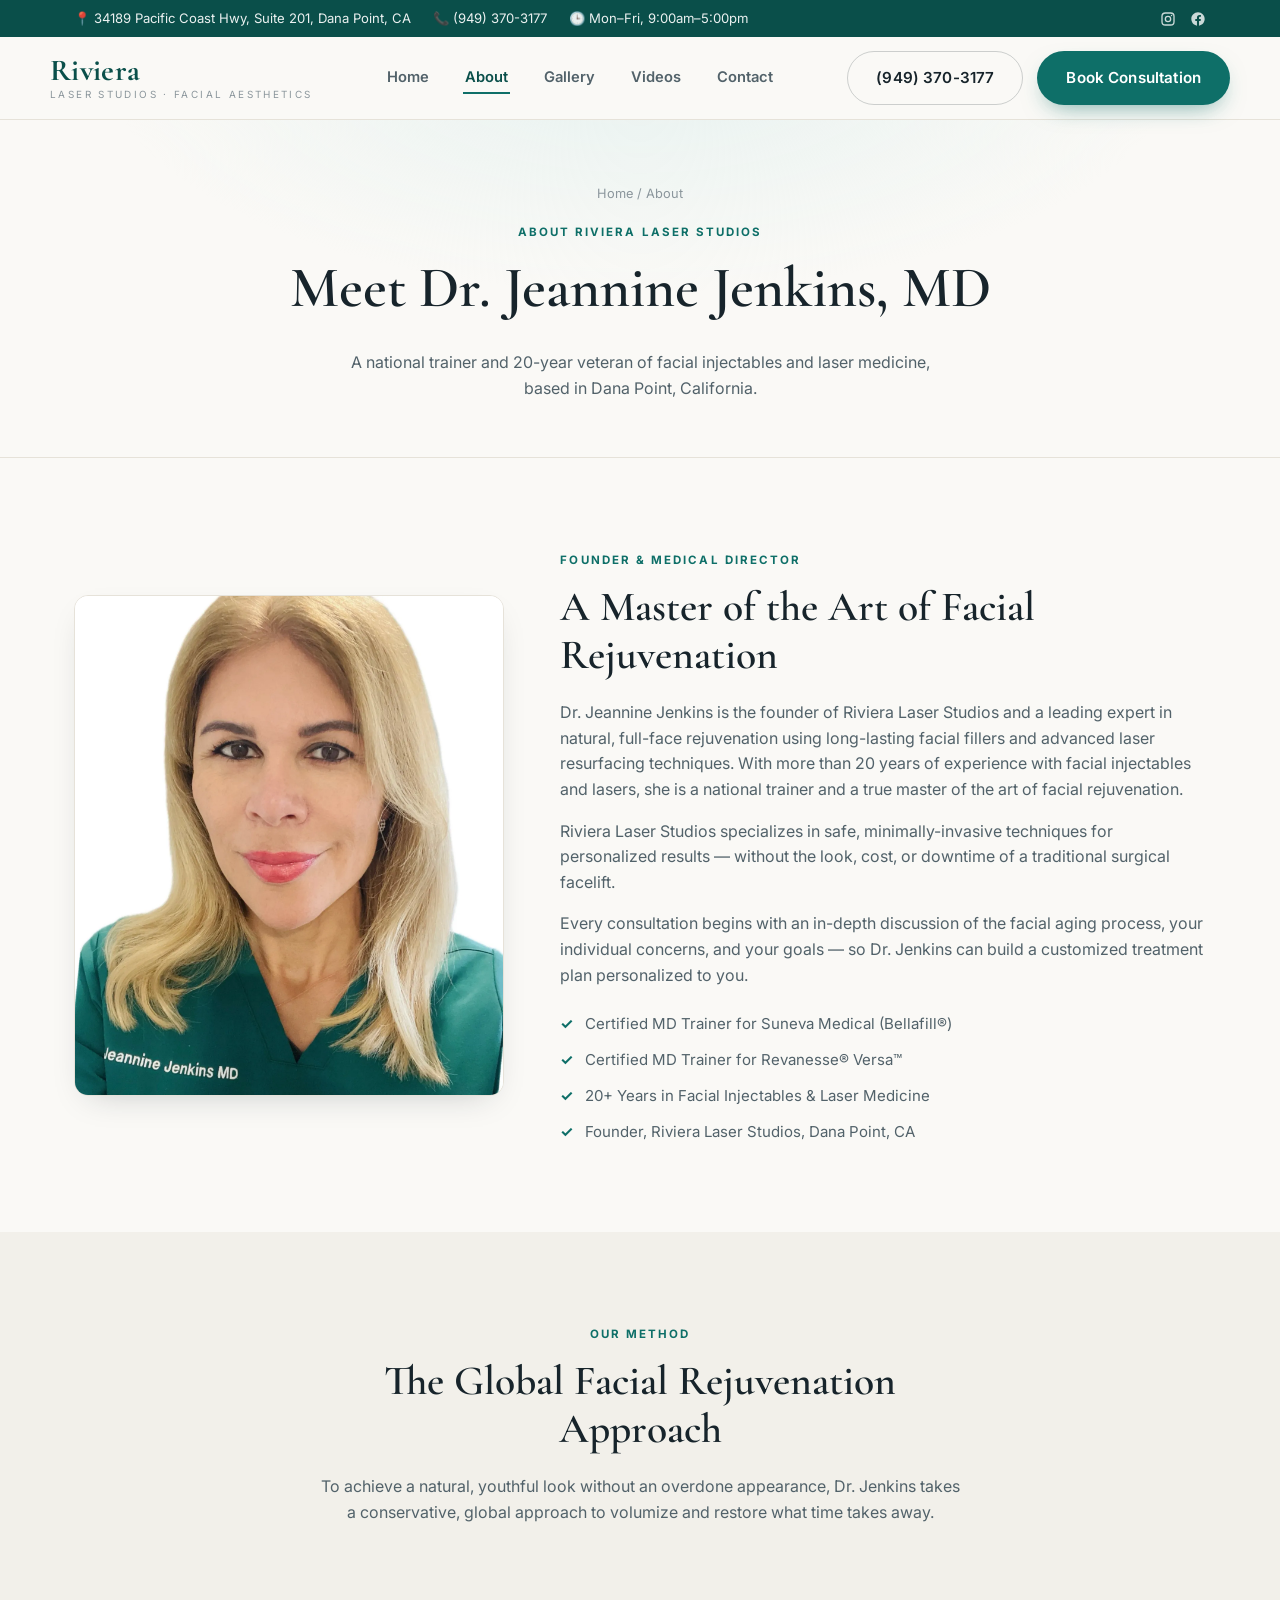
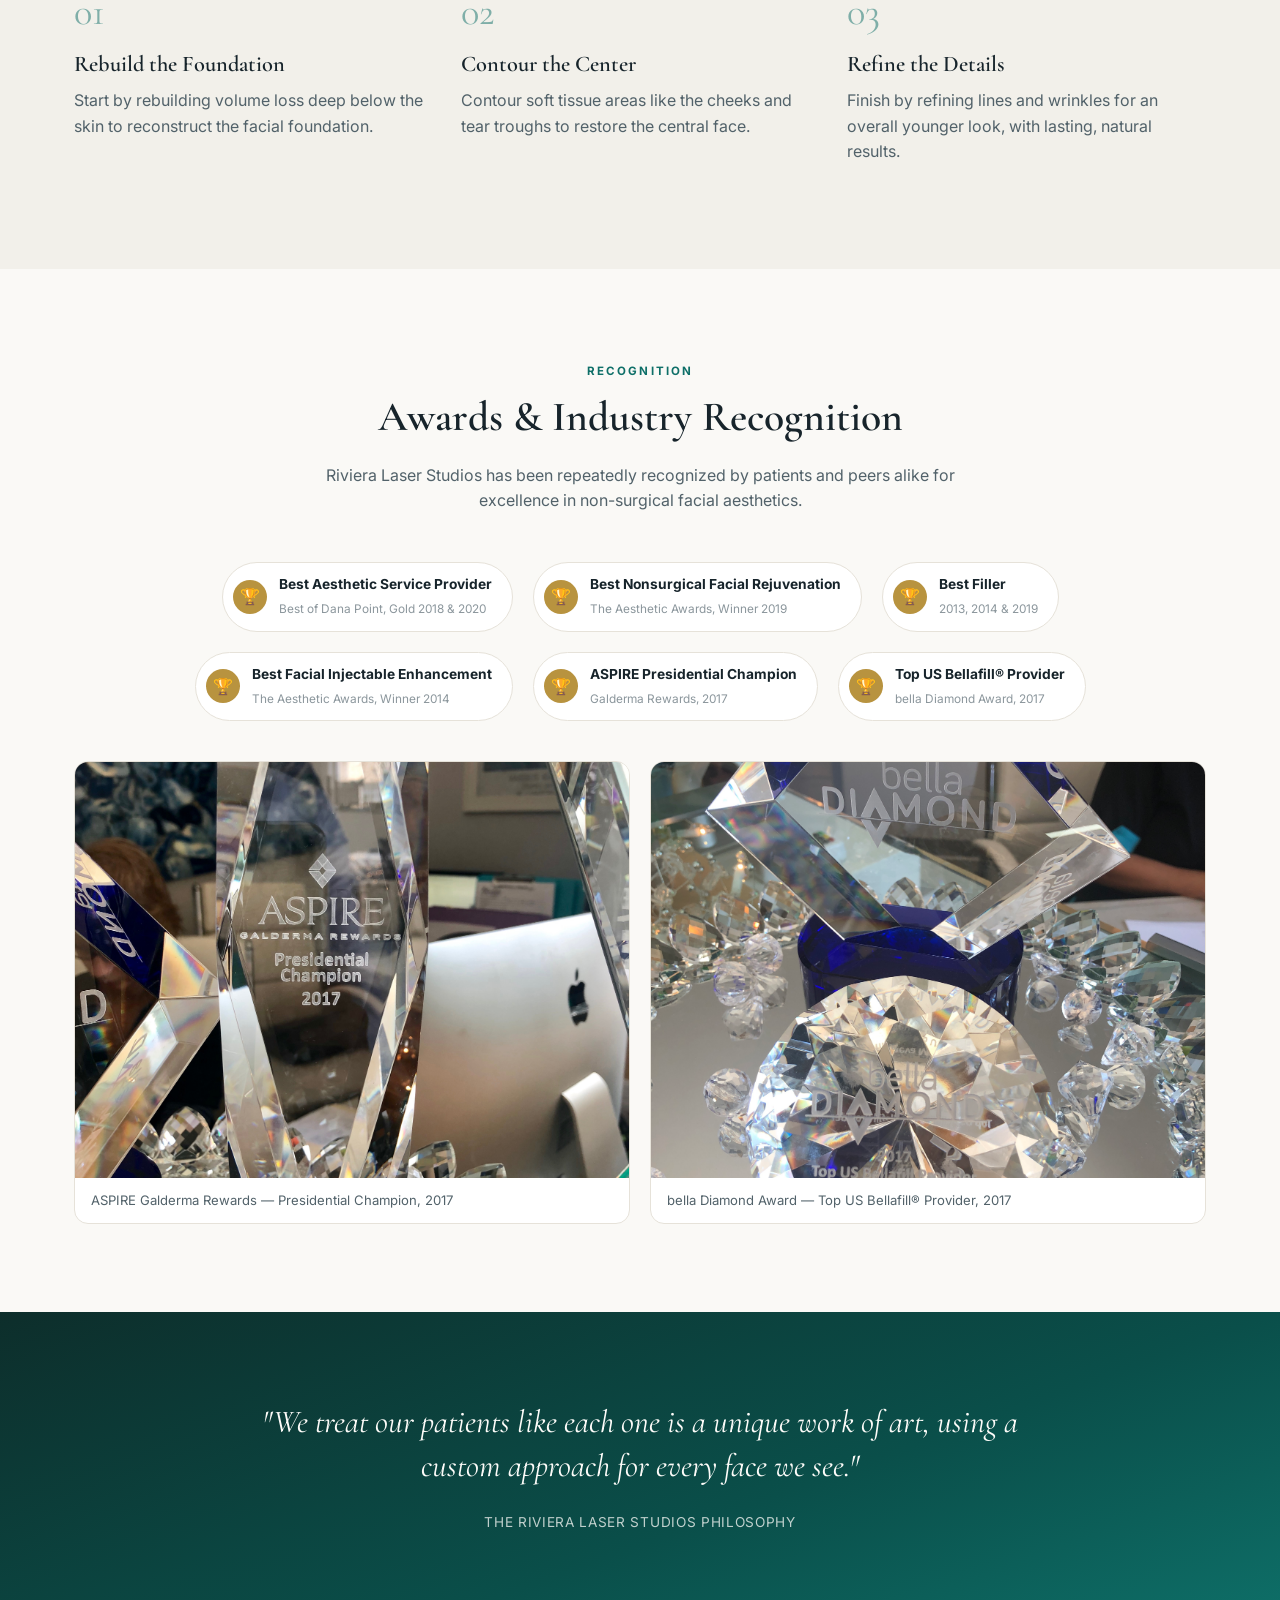
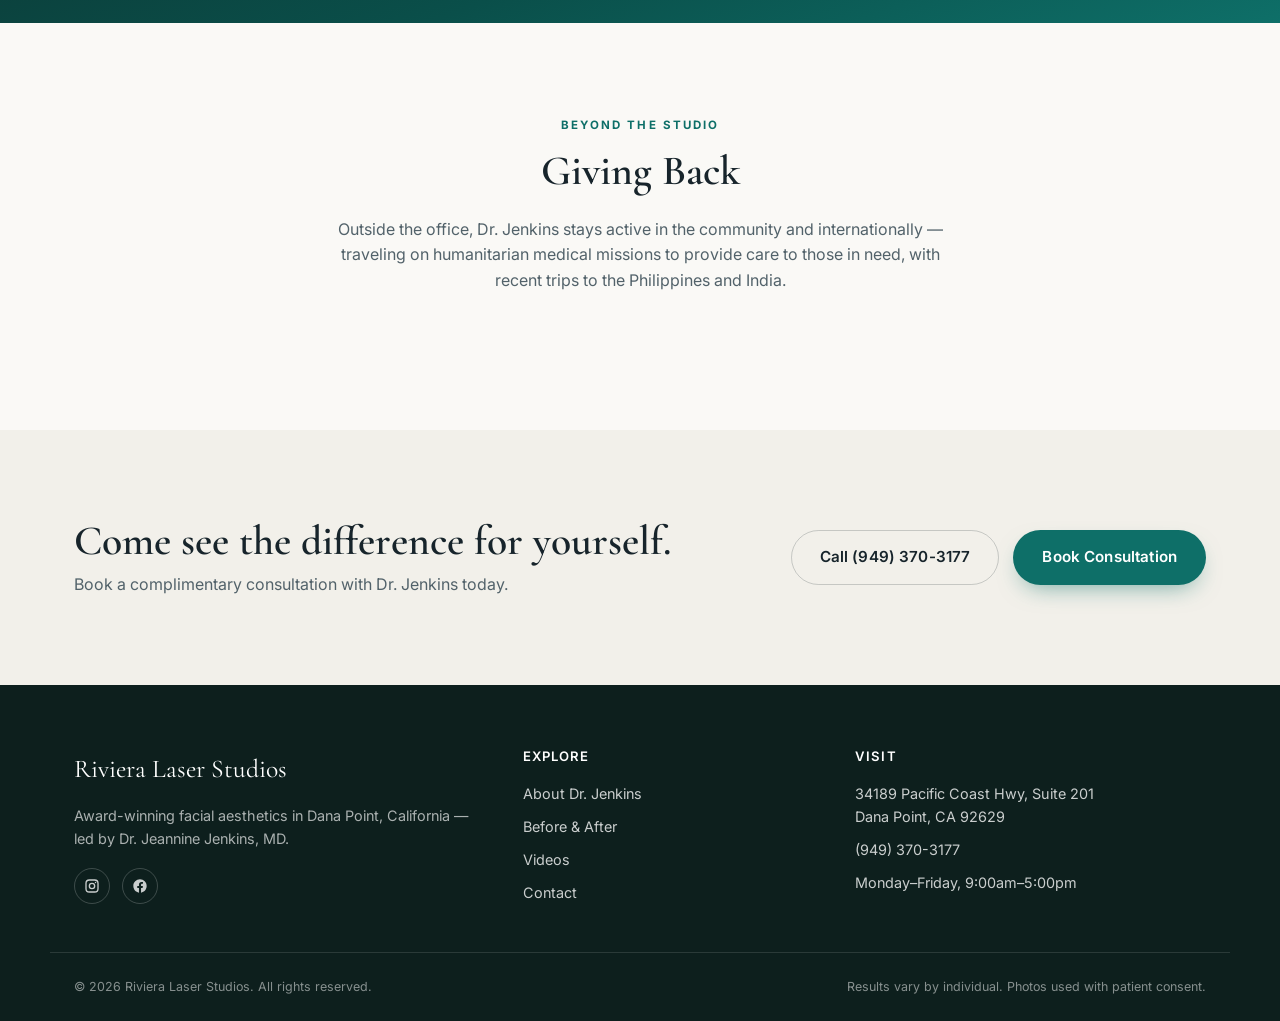
==== about.html @ 3d9b2b40 "Initial commit: Riviera Laser Studios website and source assets Adds the 5-page site (home, about, g" ====
<!DOCTYPE html>
<html lang="en">
<head>
<meta charset="UTF-8">
<meta name="viewport" content="width=device-width, initial-scale=1.0">
<title>About Dr. Jeannine Jenkins, MD | Riviera Laser Studios</title>
<meta name="description" content="Meet Dr. Jeannine Jenkins, MD — founder of Riviera Laser Studios in Dana Point, CA, and a national trainer in facial injectables and laser rejuvenation.">
<link rel="preconnect" href="https://fonts.googleapis.com">
<link rel="preconnect" href="https://fonts.gstatic.com" crossorigin>
<link href="https://fonts.googleapis.com/css2?family=Cormorant+Garamond:wght@500;600;700&family=Inter:wght@400;500;600;700&display=swap" rel="stylesheet">
<link rel="stylesheet" href="css/styles.css">
</head>
<body>

<div class="topbar">
  <div class="container">
    <div class="topbar-links">
      <a href="https://www.google.com/maps/search/?api=1&query=34189+Pacific+Coast+Hwy+Suite+201+Dana+Point+CA+92629" target="_blank" rel="noopener">📍 34189 Pacific Coast Hwy, Suite 201, Dana Point, CA</a>
      <a href="tel:+19493703177">📞 (949) 370-3177</a>
      <span>🕒 Mon–Fri, 9:00am–5:00pm</span>
    </div>
    <div class="topbar-social">
      <a href="https://www.instagram.com/drjeanninekoffordfaceartist/" aria-label="Instagram" target="_blank" rel="noopener"><svg xmlns="http://www.w3.org/2000/svg" viewBox="0 0 24 24" width="16" height="16" fill="none" stroke="currentColor" stroke-width="2"><rect x="3" y="3" width="18" height="18" rx="5"/><circle cx="12" cy="12" r="4"/><circle cx="17.3" cy="6.7" r="1.1" fill="currentColor" stroke="none"/></svg></a>
      <a href="https://www.facebook.com/RivieraLaserStudios/" aria-label="Facebook" target="_blank" rel="noopener"><svg xmlns="http://www.w3.org/2000/svg" viewBox="0 0 24 24" width="16" height="16" fill="currentColor"><path d="M22 12.06C22 6.505 17.523 2 12 2S2 6.505 2 12.06c0 5.02 3.657 9.184 8.438 9.94v-7.03H7.898v-2.91h2.54V9.845c0-2.507 1.492-3.89 3.777-3.89 1.094 0 2.238.195 2.238.195v2.46h-1.26c-1.243 0-1.63.771-1.63 1.562v1.875h2.773l-.443 2.91h-2.33V22c4.78-.756 8.437-4.92 8.437-9.94z"/></svg></a>
    </div>
  </div>
</div>

<header class="site-header">
  <div class="container nav">
    <a href="index.html" class="brand">
      <span class="brand-name">Riviera</span>
      <span class="brand-sub">Laser Studios · Facial Aesthetics</span>
    </a>
    <ul class="nav-links">
      <li><a href="index.html">Home</a></li>
      <li><a href="about.html">About</a></li>
      <li><a href="gallery.html">Gallery</a></li>
      <li><a href="videos.html">Videos</a></li>
      <li><a href="contact.html">Contact</a></li>
    </ul>
    <div class="nav-cta">
      <a href="tel:+19493703177" class="btn btn-outline">(949) 370-3177</a>
      <a href="contact.html" class="btn btn-primary">Book Consultation</a>
      <button class="nav-toggle" aria-label="Menu"><span></span><span></span><span></span></button>
    </div>
  </div>
</header>

<section class="page-hero">
  <div class="container">
    <div class="breadcrumb"><a href="index.html">Home</a> / About</div>
    <span class="eyebrow">About Riviera Laser Studios</span>
    <h1>Meet Dr. Jeannine Jenkins, MD</h1>
    <p>A national trainer and 20-year veteran of facial injectables and laser medicine, based in Dana Point, California.</p>
  </div>
</section>

<section class="section">
  <div class="container about-grid">
    <div class="doctor-photo">
      <img src="assets/img/doctor.webp" alt="Dr. Jeannine Jenkins, MD, founder of Riviera Laser Studios">
    </div>
    <div>
      <span class="eyebrow">Founder &amp; Medical Director</span>
      <h2>A Master of the Art of Facial Rejuvenation</h2>
      <p>Dr. Jeannine Jenkins is the founder of Riviera Laser Studios and a leading expert in natural, full-face rejuvenation using long-lasting facial fillers and advanced laser resurfacing techniques. With more than 20 years of experience with facial injectables and lasers, she is a national trainer and a true master of the art of facial rejuvenation.</p>
      <p>Riviera Laser Studios specializes in safe, minimally-invasive techniques for personalized results — without the look, cost, or downtime of a traditional surgical facelift.</p>
      <p>Every consultation begins with an in-depth discussion of the facial aging process, your individual concerns, and your goals — so Dr. Jenkins can build a customized treatment plan personalized to you.</p>
      <ul class="credential-list">
        <li><span class="mark">✓</span> Certified MD Trainer for Suneva Medical (Bellafill®)</li>
        <li><span class="mark">✓</span> Certified MD Trainer for Revanesse® Versa™</li>
        <li><span class="mark">✓</span> 20+ Years in Facial Injectables &amp; Laser Medicine</li>
        <li><span class="mark">✓</span> Founder, Riviera Laser Studios, Dana Point, CA</li>
      </ul>
    </div>
  </div>
</section>

<section class="section section--soft">
  <div class="container">
    <div class="section-head">
      <span class="eyebrow">Our Method</span>
      <h2>The Global Facial Rejuvenation Approach</h2>
      <p>To achieve a natural, youthful look without an overdone appearance, Dr. Jenkins takes a conservative, global approach to volumize and restore what time takes away.</p>
    </div>
    <div class="steps">
      <div class="step">
        <span class="num">01</span>
        <h3>Rebuild the Foundation</h3>
        <p>Start by rebuilding volume loss deep below the skin to reconstruct the facial foundation.</p>
      </div>
      <div class="step">
        <span class="num">02</span>
        <h3>Contour the Center</h3>
        <p>Contour soft tissue areas like the cheeks and tear troughs to restore the central face.</p>
      </div>
      <div class="step">
        <span class="num">03</span>
        <h3>Refine the Details</h3>
        <p>Finish by refining lines and wrinkles for an overall younger look, with lasting, natural results.</p>
      </div>
    </div>
  </div>
</section>

<section class="section">
  <div class="container">
    <div class="section-head">
      <span class="eyebrow">Recognition</span>
      <h2>Awards &amp; Industry Recognition</h2>
      <p>Riviera Laser Studios has been repeatedly recognized by patients and peers alike for excellence in non-surgical facial aesthetics.</p>
    </div>
    <div class="award-strip">
      <div class="award-pill"><div class="badge">🏆</div><div class="txt"><strong>Best Aesthetic Service Provider</strong><span>Best of Dana Point, Gold 2018 &amp; 2020</span></div></div>
      <div class="award-pill"><div class="badge">🏆</div><div class="txt"><strong>Best Nonsurgical Facial Rejuvenation</strong><span>The Aesthetic Awards, Winner 2019</span></div></div>
      <div class="award-pill"><div class="badge">🏆</div><div class="txt"><strong>Best Filler</strong><span>2013, 2014 &amp; 2019</span></div></div>
      <div class="award-pill"><div class="badge">🏆</div><div class="txt"><strong>Best Facial Injectable Enhancement</strong><span>The Aesthetic Awards, Winner 2014</span></div></div>
      <div class="award-pill"><div class="badge">🏆</div><div class="txt"><strong>ASPIRE Presidential Champion</strong><span>Galderma Rewards, 2017</span></div></div>
      <div class="award-pill"><div class="badge">🏆</div><div class="txt"><strong>Top US Bellafill® Provider</strong><span>bella Diamond Award, 2017</span></div></div>
    </div>

    <div class="award-photos">
      <figure>
        <img src="assets/img/awards/aspire-presidential-champion.jpg" alt="ASPIRE Galderma Rewards Presidential Champion 2017 award">
        <figcaption>ASPIRE Galderma Rewards — Presidential Champion, 2017</figcaption>
      </figure>
      <figure>
        <img src="assets/img/awards/bella-diamond-top-provider.jpg" alt="bella Diamond Top US Bellafill Provider 2017 award">
        <figcaption>bella Diamond Award — Top US Bellafill® Provider, 2017</figcaption>
      </figure>
    </div>
  </div>
</section>

<section class="section section--dark">
  <div class="container">
    <div class="quote-block">
      <blockquote>"We treat our patients like each one is a unique work of art, using a custom approach for every face we see."</blockquote>
      <cite>The Riviera Laser Studios Philosophy</cite>
    </div>
  </div>
</section>

<section class="section">
  <div class="container">
    <div class="section-head">
      <span class="eyebrow">Beyond the Studio</span>
      <h2>Giving Back</h2>
      <p>Outside the office, Dr. Jenkins stays active in the community and internationally — traveling on humanitarian medical missions to provide care to those in need, with recent trips to the Philippines and India.</p>
    </div>
  </div>
</section>

<section class="section section--soft">
  <div class="container cta-band">
    <div>
      <h2>Come see the difference for yourself.</h2>
      <p style="margin:0;">Book a complimentary consultation with Dr. Jenkins today.</p>
    </div>
    <div class="cta-actions">
      <a href="tel:+19493703177" class="btn btn-outline">Call (949) 370-3177</a>
      <a href="contact.html" class="btn btn-primary">Book Consultation</a>
    </div>
  </div>
</section>

<footer class="site-footer">
  <div class="container footer-grid">
    <div>
      <span class="brand-name" style="font-family:var(--font-display); font-size:1.6rem;">Riviera Laser Studios</span>
      <p style="margin-top:14px;">Award-winning facial aesthetics in Dana Point, California — led by Dr. Jeannine Jenkins, MD.</p>
      <div class="footer-social">
        <a href="https://www.instagram.com/drjeanninekoffordfaceartist/" aria-label="Instagram" target="_blank" rel="noopener"><svg xmlns="http://www.w3.org/2000/svg" viewBox="0 0 24 24" width="16" height="16" fill="none" stroke="currentColor" stroke-width="2"><rect x="3" y="3" width="18" height="18" rx="5"/><circle cx="12" cy="12" r="4"/><circle cx="17.3" cy="6.7" r="1.1" fill="currentColor" stroke="none"/></svg></a>
        <a href="https://www.facebook.com/RivieraLaserStudios/" aria-label="Facebook" target="_blank" rel="noopener"><svg xmlns="http://www.w3.org/2000/svg" viewBox="0 0 24 24" width="16" height="16" fill="currentColor"><path d="M22 12.06C22 6.505 17.523 2 12 2S2 6.505 2 12.06c0 5.02 3.657 9.184 8.438 9.94v-7.03H7.898v-2.91h2.54V9.845c0-2.507 1.492-3.89 3.777-3.89 1.094 0 2.238.195 2.238.195v2.46h-1.26c-1.243 0-1.63.771-1.63 1.562v1.875h2.773l-.443 2.91h-2.33V22c4.78-.756 8.437-4.92 8.437-9.94z"/></svg></a>
      </div>
    </div>
    <div>
      <h4>Explore</h4>
      <ul class="footer-links">
        <li><a href="about.html">About Dr. Jenkins</a></li>
        <li><a href="gallery.html">Before &amp; After</a></li>
        <li><a href="videos.html">Videos</a></li>
        <li><a href="contact.html">Contact</a></li>
      </ul>
    </div>
    <div>
      <h4>Visit</h4>
      <ul class="footer-links">
        <li><a href="https://www.google.com/maps/search/?api=1&query=34189+Pacific+Coast+Hwy+Suite+201+Dana+Point+CA+92629" target="_blank" rel="noopener">34189 Pacific Coast Hwy, Suite 201<br>Dana Point, CA 92629</a></li>
        <li><a href="tel:+19493703177">(949) 370-3177</a></li>
        <li>Monday–Friday, 9:00am–5:00pm</li>
      </ul>
    </div>
  </div>
  <div class="container footer-bottom">
    <span>© 2026 Riviera Laser Studios. All rights reserved.</span>
    <span>Results vary by individual. Photos used with patient consent.</span>
  </div>
</footer>

<script src="js/script.js"></script>
</body>
</html>
---- css/styles.css ----
/* ===========================================================
   Riviera Laser Studios — shared styles
   =========================================================== */

:root {
  --bg: #faf9f6;
  --surface: #ffffff;
  --surface-soft: #f2f0ea;
  --ink: #17242b;
  --ink-soft: #52626a;
  --ink-faint: #8b969c;
  --teal: #0e6f68;
  --teal-dark: #0a4f4a;
  --teal-pale: #e7f2f0;
  --gold: #b8933f;
  --border: #e6e2d9;
  --shadow: 0 12px 32px -16px rgba(23, 36, 43, 0.25);
  --radius: 14px;
  --maxw: 1180px;
  --font-display: "Cormorant Garamond", Georgia, serif;
  --font-body: "Inter", -apple-system, BlinkMacSystemFont, "Segoe UI", sans-serif;
}

* { box-sizing: border-box; }
html { scroll-behavior: smooth; }

body {
  margin: 0;
  font-family: var(--font-body);
  color: var(--ink);
  background: var(--bg);
  line-height: 1.6;
  -webkit-font-smoothing: antialiased;
}

img { max-width: 100%; display: block; }

a { color: inherit; text-decoration: none; }

h1, h2, h3, h4 {
  font-family: var(--font-display);
  font-weight: 600;
  line-height: 1.15;
  margin: 0 0 0.5em;
  color: var(--ink);
}

h1 { font-size: clamp(2.4rem, 5vw, 3.6rem); }
h2 { font-size: clamp(1.9rem, 3.4vw, 2.6rem); }
h3 { font-size: 1.4rem; }

p { margin: 0 0 1em; color: var(--ink-soft); }

.container {
  max-width: var(--maxw);
  margin: 0 auto;
  padding: 0 24px;
}

.eyebrow {
  display: inline-block;
  font-family: var(--font-body);
  font-size: 0.72rem;
  letter-spacing: 0.18em;
  text-transform: uppercase;
  color: var(--teal);
  font-weight: 700;
  margin-bottom: 14px;
}

.section {
  padding: 88px 0;
}
.section--tight { padding: 56px 0; }
.section--soft { background: var(--surface-soft); }
.section--dark {
  background: linear-gradient(160deg, #0d2e2b, #0a4f4a 60%, #0e6f68);
  color: #fdfcf9;
}
.section--dark h2, .section--dark h3 { color: #fdfcf9; }
.section--dark p { color: rgba(253, 252, 249, 0.82); }

.section-head {
  max-width: 640px;
  margin: 0 auto 48px;
  text-align: center;
}
.section-head p { margin: 0; }

/* ---------- Buttons ---------- */
.btn {
  display: inline-flex;
  align-items: center;
  gap: 8px;
  padding: 14px 28px;
  border-radius: 999px;
  font-weight: 600;
  font-size: 0.95rem;
  letter-spacing: 0.01em;
  border: 1px solid transparent;
  cursor: pointer;
  transition: transform 0.18s ease, box-shadow 0.18s ease, background 0.18s ease, color .18s ease;
  white-space: nowrap;
}
.btn:hover { transform: translateY(-2px); }
.btn-primary {
  background: var(--teal);
  color: #fff;
  box-shadow: 0 10px 24px -10px rgba(14, 111, 104, 0.6);
}
.btn-primary:hover { background: var(--teal-dark); }
.btn-outline {
  background: transparent;
  border-color: rgba(23,36,43,0.2);
  color: var(--ink);
}
.btn-outline:hover { border-color: var(--teal); color: var(--teal); }
.btn-light {
  background: #fff;
  color: var(--teal-dark);
}
.btn-light:hover { background: #f0efe9; }
.btn-ghost-light {
  background: transparent;
  border-color: rgba(255,255,255,0.5);
  color: #fff;
}
.btn-ghost-light:hover { border-color: #fff; background: rgba(255,255,255,0.1); }
.btn-block { width: 100%; justify-content: center; }

/* ---------- Topbar ---------- */
.topbar {
  background: var(--teal-dark);
  color: rgba(255,255,255,0.92);
  font-size: 0.82rem;
}
.topbar .container {
  display: flex;
  align-items: center;
  justify-content: space-between;
  gap: 16px;
  padding-top: 8px;
  padding-bottom: 8px;
  flex-wrap: wrap;
}
.topbar-links { display: flex; gap: 22px; flex-wrap: wrap; }
.topbar-links a { display: inline-flex; align-items: center; gap: 6px; }
.topbar-links a:hover { color: #fff; text-decoration: underline; }
.topbar-social { display: flex; gap: 14px; align-items: center; }
.topbar-social a { opacity: 0.85; display: inline-flex; align-items: center; }
.topbar-social a:hover { opacity: 1; }

/* ---------- Header / Nav ---------- */
.site-header {
  background: rgba(250, 249, 246, 0.92);
  backdrop-filter: blur(8px);
  position: sticky;
  top: 0;
  z-index: 100;
  border-bottom: 1px solid var(--border);
}
.nav {
  display: flex;
  align-items: center;
  justify-content: space-between;
  padding: 14px 0;
}
.brand {
  display: flex;
  flex-direction: column;
  line-height: 1;
}
.brand .brand-name {
  font-family: var(--font-display);
  font-size: 1.9rem;
  font-weight: 700;
  color: var(--teal-dark);
  letter-spacing: 0.01em;
}
.brand .brand-sub {
  font-size: 0.62rem;
  letter-spacing: 0.24em;
  text-transform: uppercase;
  color: var(--ink-faint);
  margin-top: 4px;
}
.nav-links {
  display: flex;
  align-items: center;
  gap: 32px;
  list-style: none;
  margin: 0;
  padding: 0;
  font-size: 0.92rem;
  font-weight: 600;
}
.nav-links a {
  color: var(--ink-soft);
  padding: 6px 2px;
  border-bottom: 2px solid transparent;
}
.nav-links a:hover,
.nav-links a.active {
  color: var(--teal-dark);
  border-color: var(--teal);
}
.nav-cta { display: flex; align-items: center; gap: 14px; }
.nav-toggle {
  display: none;
  background: none;
  border: none;
  cursor: pointer;
  padding: 6px;
}
.nav-toggle span {
  display: block;
  width: 24px;
  height: 2px;
  background: var(--ink);
  margin: 5px 0;
  transition: 0.2s;
}

@media (max-width: 900px) {
  .nav-links {
    position: absolute;
    top: 100%;
    left: 0;
    right: 0;
    background: var(--surface);
    flex-direction: column;
    align-items: flex-start;
    gap: 0;
    padding: 8px 24px 20px;
    border-bottom: 1px solid var(--border);
    box-shadow: var(--shadow);
    display: none;
  }
  .nav-links.open { display: flex; }
  .nav-links li { width: 100%; }
  .nav-links a { display: block; padding: 12px 0; border-bottom: 1px solid var(--border); }
  .nav-cta .btn-outline { display: none; }
  .nav-toggle { display: block; }
}

/* ---------- Hero ---------- */
.hero {
  position: relative;
  padding: 72px 0 96px;
  overflow: hidden;
  background:
    radial-gradient(1100px 500px at 85% -10%, var(--teal-pale), transparent 60%),
    var(--bg);
}
.hero-grid {
  display: grid;
  grid-template-columns: 1.05fr 0.95fr;
  gap: 56px;
  align-items: center;
}
.hero h1 { margin-bottom: 20px; }
.hero .lead { font-size: 1.15rem; max-width: 46ch; }
.hero-cta { display: flex; gap: 16px; margin-top: 30px; flex-wrap: wrap; }
.hero-trust {
  margin-top: 40px;
  display: flex;
  gap: 28px;
  flex-wrap: wrap;
}
.hero-trust div { font-size: 0.82rem; color: var(--ink-soft); }
.hero-trust strong {
  display: block;
  font-family: var(--font-display);
  font-size: 1.7rem;
  color: var(--teal-dark);
}

.hero-visual {
  position: relative;
}
.ba-showcase {
  border-radius: var(--radius);
  overflow: hidden;
  box-shadow: var(--shadow);
  border: 1px solid var(--border);
  background: #fff;
}
.ba-showcase img { width: 100%; height: auto; }
.ba-showcase-tag {
  position: absolute;
  bottom: -18px;
  left: -18px;
  background: #fff;
  border: 1px solid var(--border);
  border-radius: 12px;
  padding: 12px 18px;
  box-shadow: var(--shadow);
  font-size: 0.8rem;
  font-weight: 700;
  color: var(--teal-dark);
  display: flex;
  align-items: center;
  gap: 10px;
}
.ba-showcase-tag span.dot {
  width: 8px; height: 8px; border-radius: 50%; background: var(--gold);
  display: inline-block;
}

@media (max-width: 900px) {
  .hero-grid { grid-template-columns: 1fr; }
  .hero-visual { order: -1; }
}

/* ---------- Before / After grid (composite images) ---------- */
.ba-grid {
  display: grid;
  grid-template-columns: repeat(4, 1fr);
  gap: 22px;
}
@media (max-width: 1000px) { .ba-grid { grid-template-columns: repeat(2, 1fr); } }
@media (max-width: 560px) { .ba-grid { grid-template-columns: 1fr; } }

.ba-card {
  background: var(--surface);
  border: 1px solid var(--border);
  border-radius: var(--radius);
  overflow: hidden;
  cursor: zoom-in;
  transition: transform 0.2s ease, box-shadow 0.2s ease;
}
.ba-card:hover { transform: translateY(-4px); box-shadow: var(--shadow); }
.ba-card .ba-frame {
  aspect-ratio: 16 / 7;
  background: #f4f2ec;
  display: flex;
  align-items: center;
  justify-content: center;
  overflow: hidden;
}
.ba-card .ba-frame img { width: 100%; height: 100%; object-fit: cover; }
.ba-card .ba-meta {
  padding: 14px 16px;
  display: flex;
  align-items: center;
  justify-content: space-between;
  gap: 10px;
}
.ba-card .ba-label {
  font-size: 0.86rem;
  font-weight: 700;
  color: var(--ink);
}
.ba-card .ba-arrow {
  font-size: 0.72rem;
  letter-spacing: 0.12em;
  text-transform: uppercase;
  color: var(--ink-faint);
}

.gallery-toolbar {
  display: flex;
  flex-wrap: wrap;
  gap: 10px;
  justify-content: center;
  margin-bottom: 40px;
}
.filter-btn {
  border: 1px solid var(--border);
  background: #fff;
  padding: 9px 18px;
  border-radius: 999px;
  font-size: 0.82rem;
  font-weight: 600;
  cursor: pointer;
  color: var(--ink-soft);
  transition: all 0.15s ease;
}
.filter-btn:hover { border-color: var(--teal); color: var(--teal-dark); }
.filter-btn.active { background: var(--teal); border-color: var(--teal); color: #fff; }

.disclaimer-note {
  text-align: center;
  font-size: 0.8rem;
  color: var(--ink-faint);
  max-width: 640px;
  margin: 40px auto 0;
}

/* ---------- Lightbox ---------- */
.lightbox {
  position: fixed;
  inset: 0;
  background: rgba(10, 16, 19, 0.92);
  display: none;
  align-items: center;
  justify-content: center;
  z-index: 1000;
  padding: 30px;
}
.lightbox.open { display: flex; }
.lightbox-inner { max-width: 1100px; width: 100%; text-align: center; }
.lightbox-inner img {
  width: 100%;
  border-radius: 10px;
  box-shadow: 0 30px 80px rgba(0,0,0,0.5);
}
.lightbox-caption {
  color: #fff;
  margin-top: 16px;
  font-size: 0.9rem;
  opacity: 0.85;
}
.lightbox-close {
  position: absolute;
  top: 24px;
  right: 30px;
  color: #fff;
  font-size: 2rem;
  background: none;
  border: none;
  cursor: pointer;
  line-height: 1;
}
.lightbox-nav {
  position: absolute;
  top: 50%;
  transform: translateY(-50%);
  background: rgba(255,255,255,0.12);
  border: none;
  color: #fff;
  width: 48px;
  height: 48px;
  border-radius: 50%;
  font-size: 1.4rem;
  cursor: pointer;
}
.lightbox-nav:hover { background: rgba(255,255,255,0.24); }
.lightbox-prev { left: 24px; }
.lightbox-next { right: 24px; }
@media (max-width: 640px) {
  .lightbox-nav { width: 40px; height: 40px; font-size: 1.1rem; }
}

/* ---------- Service cards ---------- */
.service-grid {
  display: grid;
  grid-template-columns: repeat(3, 1fr);
  gap: 24px;
}
@media (max-width: 950px) { .service-grid { grid-template-columns: repeat(2, 1fr); } }
@media (max-width: 620px) { .service-grid { grid-template-columns: 1fr; } }

.service-card {
  background: var(--surface);
  border: 1px solid var(--border);
  border-radius: var(--radius);
  padding: 30px 26px;
  transition: transform 0.2s ease, box-shadow 0.2s ease, border-color 0.2s ease;
}
.service-card:hover {
  transform: translateY(-4px);
  box-shadow: var(--shadow);
  border-color: transparent;
}
.service-card .icon {
  width: 46px; height: 46px;
  border-radius: 12px;
  background: var(--teal-pale);
  color: var(--teal-dark);
  display: flex; align-items: center; justify-content: center;
  margin-bottom: 18px;
  font-size: 1.3rem;
}
.service-card h3 { margin-bottom: 8px; font-size: 1.25rem; }
.service-card p { margin: 0; font-size: 0.92rem; }
.service-card .tags {
  margin-top: 14px;
  display: flex;
  flex-wrap: wrap;
  gap: 6px;
}
.service-card .tags span {
  font-size: 0.68rem;
  letter-spacing: 0.04em;
  text-transform: uppercase;
  color: var(--teal-dark);
  background: var(--teal-pale);
  padding: 4px 9px;
  border-radius: 999px;
  font-weight: 700;
}

/* ---------- Stat / trust strip ---------- */
.stat-strip {
  display: grid;
  grid-template-columns: repeat(4, 1fr);
  gap: 24px;
  text-align: center;
}
@media (max-width: 800px) { .stat-strip { grid-template-columns: repeat(2, 1fr); } }
.stat-strip .stat strong {
  display: block;
  font-family: var(--font-display);
  font-size: 2.4rem;
  color: #fff;
}
.stat-strip .stat span {
  font-size: 0.78rem;
  letter-spacing: 0.06em;
  text-transform: uppercase;
  opacity: 0.8;
}

/* ---------- Awards ---------- */
.award-strip {
  display: flex;
  gap: 20px;
  flex-wrap: wrap;
  justify-content: center;
}
.award-pill {
  display: flex;
  align-items: center;
  gap: 12px;
  background: var(--surface);
  border: 1px solid var(--border);
  border-radius: 999px;
  padding: 10px 20px 10px 10px;
}
.award-pill .badge {
  width: 34px; height: 34px;
  border-radius: 50%;
  background: var(--gold);
  color: #fff;
  display: flex; align-items: center; justify-content: center;
  font-size: 1rem;
  flex-shrink: 0;
}
.award-pill .txt strong { display: block; font-size: 0.86rem; }
.award-pill .txt span { font-size: 0.74rem; color: var(--ink-faint); }

.award-photos {
  display: grid;
  grid-template-columns: repeat(2, 1fr);
  gap: 20px;
  margin-top: 40px;
}
@media (max-width: 640px) { .award-photos { grid-template-columns: 1fr; } }
.award-photos figure {
  margin: 0;
  border-radius: var(--radius);
  overflow: hidden;
  border: 1px solid var(--border);
  background: #fff;
}
.award-photos img { width: 100%; aspect-ratio: 4/3; object-fit: cover; }
.award-photos figcaption {
  padding: 12px 16px;
  font-size: 0.82rem;
  color: var(--ink-soft);
}

/* ---------- About / doctor ---------- */
.about-grid {
  display: grid;
  grid-template-columns: 0.8fr 1.2fr;
  gap: 56px;
  align-items: center;
}
@media (max-width: 900px) { .about-grid { grid-template-columns: 1fr; } }
.doctor-photo {
  border-radius: var(--radius);
  overflow: hidden;
  box-shadow: var(--shadow);
  border: 1px solid var(--border);
  background: #fff;
}
.doctor-photo img { width: 100%; }
.credential-list {
  list-style: none;
  margin: 24px 0 0;
  padding: 0;
  display: grid;
  gap: 12px;
}
.credential-list li {
  display: flex;
  gap: 12px;
  align-items: flex-start;
  font-size: 0.94rem;
  color: var(--ink-soft);
}
.credential-list li .mark {
  color: var(--teal);
  font-weight: 700;
  flex-shrink: 0;
}

/* ---------- Testimonial ---------- */
.quote-block {
  max-width: 780px;
  margin: 0 auto;
  text-align: center;
}
.quote-block blockquote {
  font-family: var(--font-display);
  font-size: clamp(1.4rem, 2.6vw, 2rem);
  font-style: italic;
  margin: 0 0 20px;
  line-height: 1.4;
}
.quote-block cite {
  font-style: normal;
  font-size: 0.85rem;
  letter-spacing: 0.05em;
  text-transform: uppercase;
  opacity: 0.75;
}

/* ---------- CTA band ---------- */
.cta-band {
  display: flex;
  align-items: center;
  justify-content: space-between;
  gap: 24px;
  flex-wrap: wrap;
}
.cta-band h2 { margin-bottom: 6px; }
.cta-band .cta-actions { display: flex; gap: 14px; flex-wrap: wrap; }

/* ---------- Contact ---------- */
.contact-grid {
  display: grid;
  grid-template-columns: 1fr 1fr;
  gap: 48px;
  align-items: start;
}
@media (max-width: 900px) { .contact-grid { grid-template-columns: 1fr; } }
.info-card {
  background: var(--surface);
  border: 1px solid var(--border);
  border-radius: var(--radius);
  padding: 32px;
}
.info-row {
  display: flex;
  gap: 16px;
  padding: 16px 0;
  border-bottom: 1px solid var(--border);
}
.info-row:last-child { border-bottom: none; }
.info-row .ic {
  width: 40px; height: 40px;
  border-radius: 10px;
  background: var(--teal-pale);
  color: var(--teal-dark);
  display: flex; align-items: center; justify-content: center;
  flex-shrink: 0;
}
.info-row h4 { margin: 0 0 4px; font-family: var(--font-body); font-size: 0.9rem; text-transform: uppercase; letter-spacing: 0.05em; color: var(--ink-faint); }
.info-row a, .info-row p { margin: 0; font-size: 1rem; color: var(--ink); font-weight: 600;}
.info-row a:hover { color: var(--teal); }

.map-embed {
  border-radius: var(--radius);
  overflow: hidden;
  border: 1px solid var(--border);
  box-shadow: var(--shadow);
}
.map-embed iframe { width: 100%; height: 320px; border: 0; display: block; }

.form-field { margin-bottom: 18px; }
.form-field label {
  display: block;
  font-size: 0.82rem;
  font-weight: 700;
  margin-bottom: 6px;
  color: var(--ink);
}
.form-field input,
.form-field select,
.form-field textarea {
  width: 100%;
  padding: 12px 14px;
  border-radius: 10px;
  border: 1px solid var(--border);
  background: #fff;
  font: inherit;
  color: var(--ink);
}
.form-field input:focus,
.form-field select:focus,
.form-field textarea:focus {
  outline: none;
  border-color: var(--teal);
  box-shadow: 0 0 0 3px var(--teal-pale);
}
.form-row { display: grid; grid-template-columns: 1fr 1fr; gap: 16px; }
@media (max-width: 560px) { .form-row { grid-template-columns: 1fr; } }
.form-note {
  font-size: 0.78rem;
  color: var(--ink-faint);
  margin-top: 10px;
}
.form-success {
  display: none;
  background: var(--teal-pale);
  color: var(--teal-dark);
  border-radius: 10px;
  padding: 14px 18px;
  font-weight: 600;
  font-size: 0.9rem;
  margin-bottom: 18px;
}
.form-success.show { display: block; }

/* ---------- Page hero (inner pages) ---------- */
.page-hero {
  padding: 64px 0 56px;
  text-align: center;
  background:
    radial-gradient(900px 400px at 50% -20%, var(--teal-pale), transparent 60%),
    var(--bg);
  border-bottom: 1px solid var(--border);
}
.page-hero .eyebrow { display: block; }
.page-hero p { max-width: 620px; margin: 0 auto; }
.breadcrumb {
  font-size: 0.8rem;
  color: var(--ink-faint);
  margin-bottom: 18px;
}
.breadcrumb a:hover { color: var(--teal); }

/* ---------- Approach steps ---------- */
.steps {
  display: grid;
  grid-template-columns: repeat(3, 1fr);
  gap: 28px;
  counter-reset: step;
}
@media (max-width: 800px) { .steps { grid-template-columns: 1fr; } }
.step {
  position: relative;
  padding-top: 8px;
}
.step .num {
  font-family: var(--font-display);
  font-size: 2.4rem;
  color: var(--teal);
  opacity: 0.5;
  margin-bottom: 8px;
  display: block;
}

/* ---------- Video gallery ---------- */
.video-grid {
  display: grid;
  grid-template-columns: repeat(3, 1fr);
  gap: 28px;
}
@media (max-width: 950px) { .video-grid { grid-template-columns: repeat(2, 1fr); } }
@media (max-width: 620px) { .video-grid { grid-template-columns: 1fr; } }

.video-card {
  background: var(--surface);
  border: 1px solid var(--border);
  border-radius: var(--radius);
  overflow: hidden;
  transition: transform 0.2s ease, box-shadow 0.2s ease;
}
.video-card:hover { transform: translateY(-4px); box-shadow: var(--shadow); }
.video-card .video-frame {
  aspect-ratio: 1 / 1;
  background: #000;
}
.video-card .video-frame video {
  width: 100%;
  height: 100%;
  object-fit: cover;
  display: block;
}
.video-card .video-meta { padding: 16px 18px; }
.video-card .video-meta h3 { font-size: 1.1rem; margin-bottom: 6px; }
.video-card .video-meta p { margin: 0; font-size: 0.9rem; }

/* ---------- Scroll reveal ---------- */
.reveal { opacity: 0; transform: translateY(18px); transition: opacity 0.6s ease, transform 0.6s ease; }
.reveal.in-view { opacity: 1; transform: translateY(0); }

/* ---------- Footer ---------- */
.site-footer {
  background: #0d1f1d;
  color: rgba(255,255,255,0.78);
  padding: 64px 0 24px;
}
.footer-grid {
  display: grid;
  grid-template-columns: 1.4fr 1fr 1.2fr;
  gap: 40px;
}
@media (max-width: 900px) { .footer-grid { grid-template-columns: 1fr 1fr; } }
@media (max-width: 560px) { .footer-grid { grid-template-columns: 1fr; } }
.site-footer h4 {
  color: #fff;
  font-family: var(--font-body);
  font-size: 0.82rem;
  text-transform: uppercase;
  letter-spacing: 0.08em;
  margin-bottom: 18px;
}
.site-footer .brand-name { color: #fff; }
.site-footer p { color: rgba(255,255,255,0.65); font-size: 0.9rem; }
.footer-links { list-style: none; margin: 0; padding: 0; display: grid; gap: 10px; font-size: 0.9rem; }
.footer-links a:hover { color: #fff; }
.footer-social { display: flex; gap: 12px; margin-top: 18px; }
.footer-social a {
  width: 36px; height: 36px;
  border-radius: 50%;
  border: 1px solid rgba(255,255,255,0.2);
  display: flex; align-items: center; justify-content: center;
}
.footer-social a:hover { background: rgba(255,255,255,0.1); }
.footer-bottom {
  border-top: 1px solid rgba(255,255,255,0.12);
  margin-top: 48px;
  padding-top: 24px;
  display: flex;
  justify-content: space-between;
  gap: 16px;
  flex-wrap: wrap;
  font-size: 0.78rem;
  color: rgba(255,255,255,0.5);
}
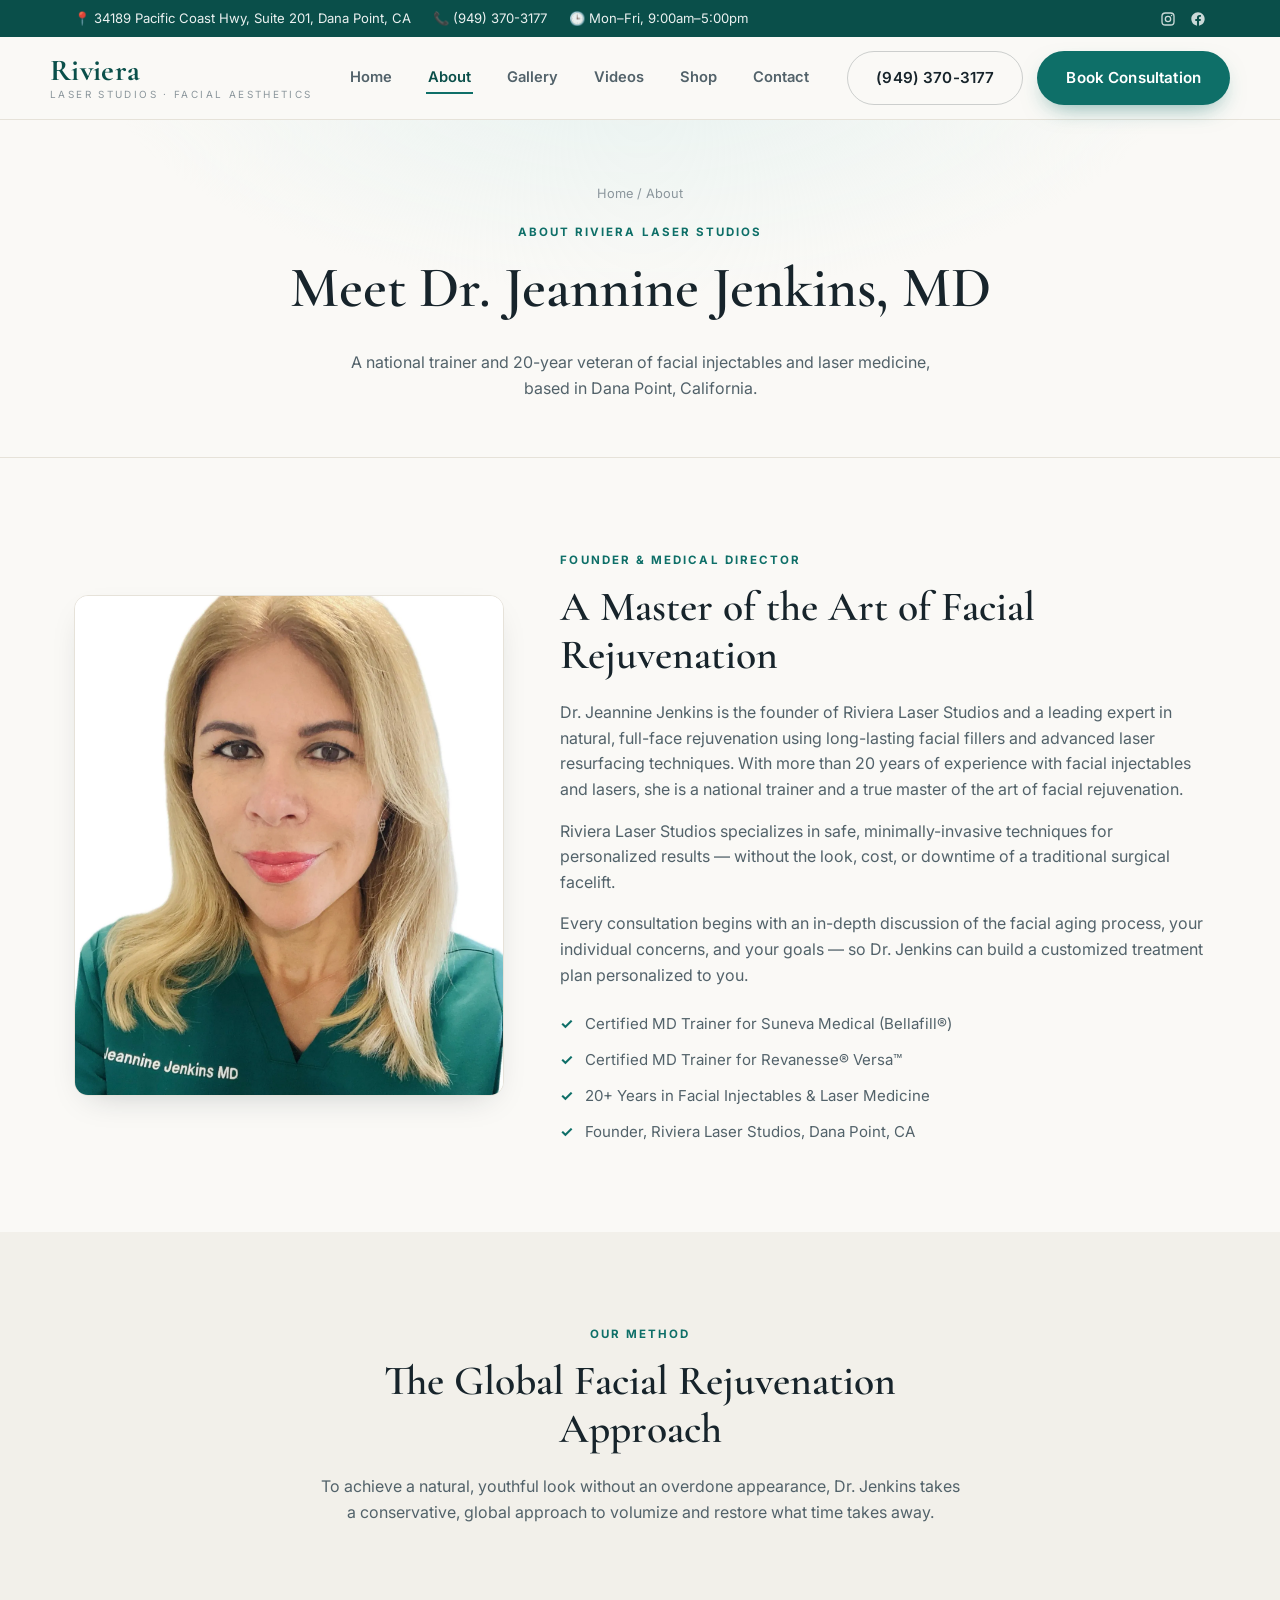
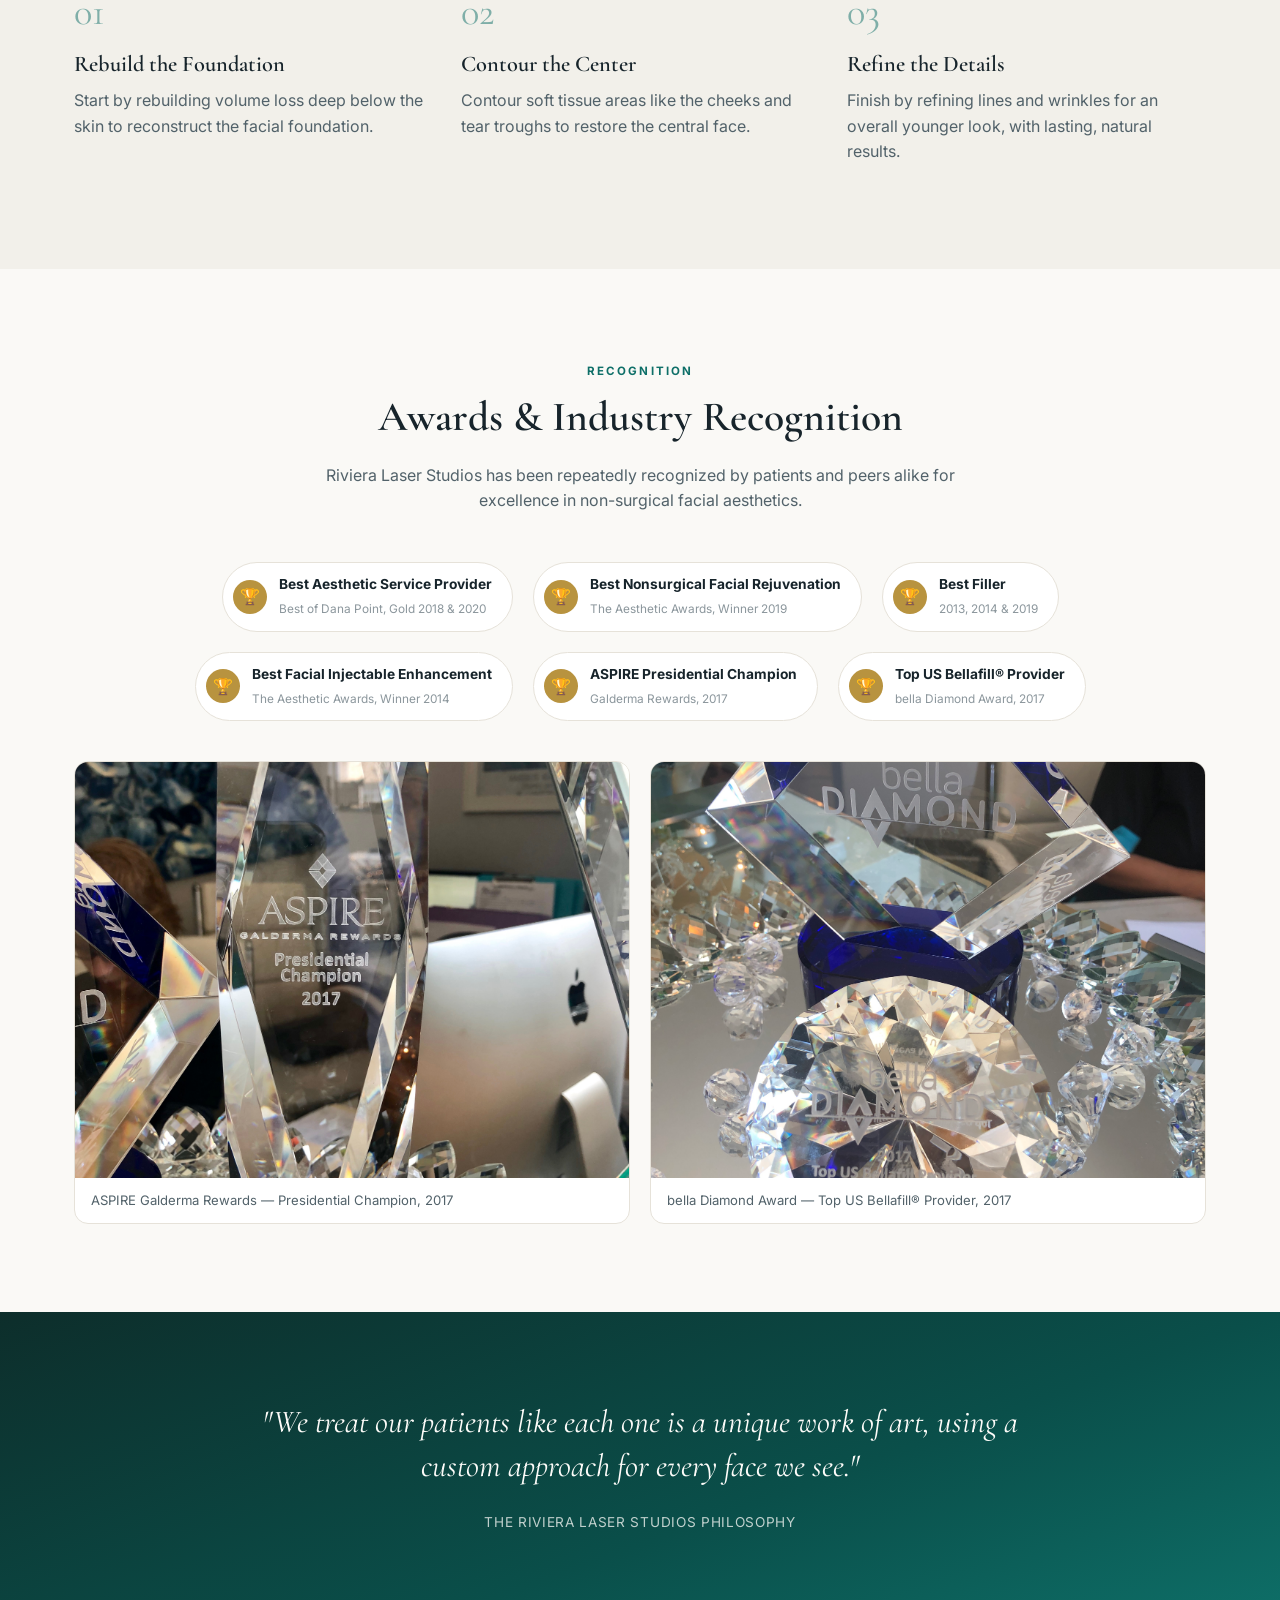
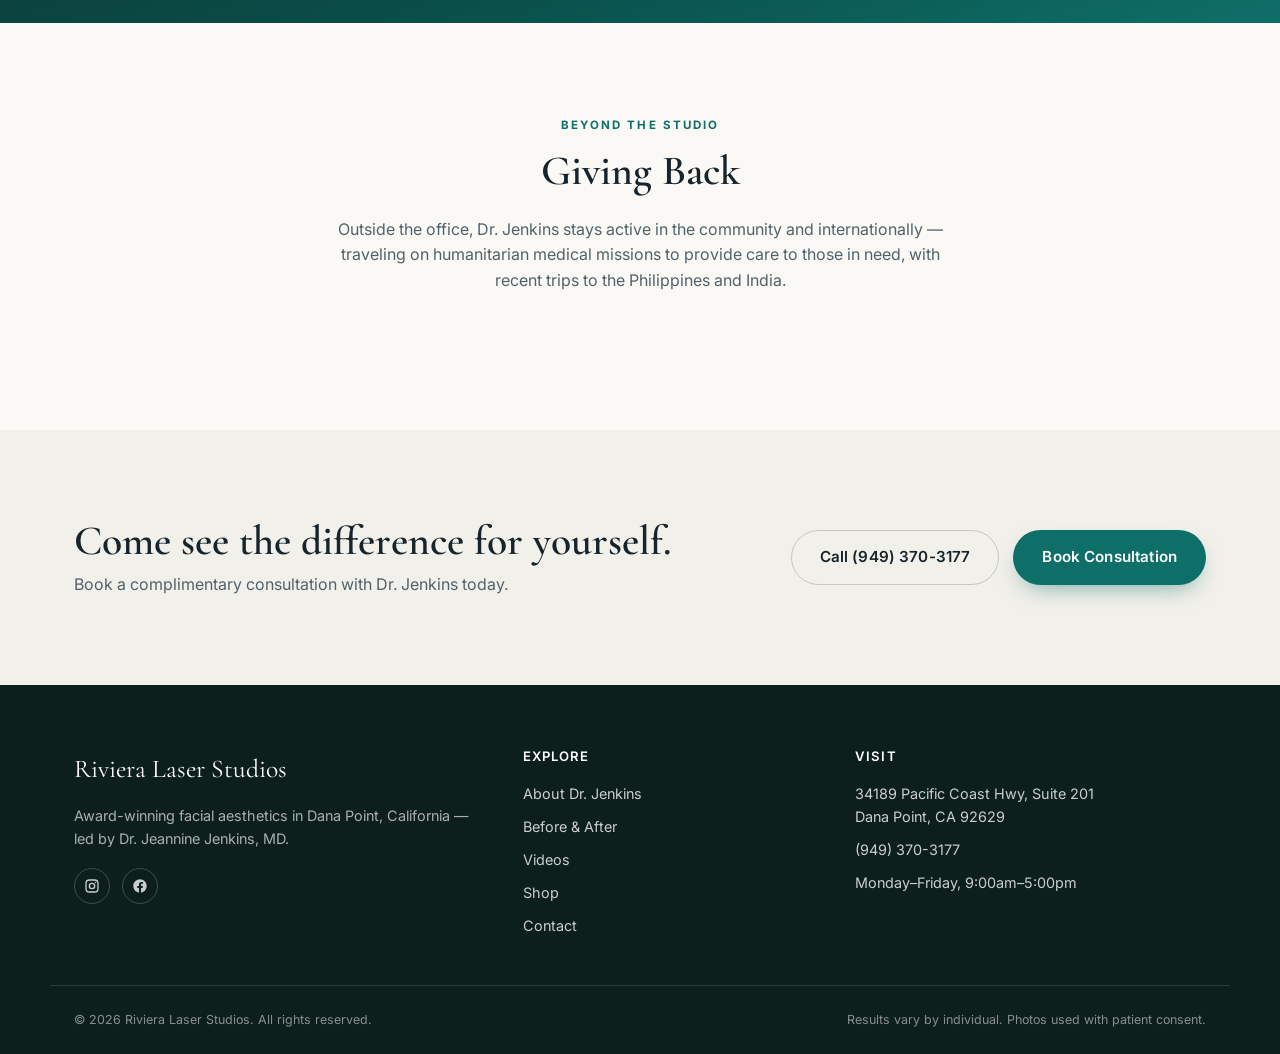
==== commit 5ead61ce: "Add Shop page with Square-ready checkout - New shop.html: EltaMD sunscreen/skincare, Riviera-branded" ====
--- a/about.html
+++ b/about.html
@@ -37,6 +37,7 @@
       <li><a href="about.html">About</a></li>
       <li><a href="gallery.html">Gallery</a></li>
       <li><a href="videos.html">Videos</a></li>
+      <li><a href="shop.html">Shop</a></li>
       <li><a href="contact.html">Contact</a></li>
     </ul>
     <div class="nav-cta">
@@ -181,6 +182,7 @@
         <li><a href="about.html">About Dr. Jenkins</a></li>
         <li><a href="gallery.html">Before &amp; After</a></li>
         <li><a href="videos.html">Videos</a></li>
+        <li><a href="shop.html">Shop</a></li>
         <li><a href="contact.html">Contact</a></li>
       </ul>
     </div>
--- a/css/styles.css
+++ b/css/styles.css
@@ -242,6 +242,10 @@
   .nav-cta .btn-outline { display: none; }
   .nav-toggle { display: block; }
 }
+@media (max-width: 560px) {
+  /* Not enough room next to the logo; Contact stays in the menu */
+  .nav-cta .btn-primary { display: none; }
+}
 
 /* ---------- Hero ---------- */
 .hero {
@@ -365,7 +369,8 @@
   justify-content: center;
   margin-bottom: 40px;
 }
-.filter-btn {
+.filter-btn,
+.shop-filter {
   border: 1px solid var(--border);
   background: #fff;
   padding: 9px 18px;
@@ -376,8 +381,10 @@
   color: var(--ink-soft);
   transition: all 0.15s ease;
 }
-.filter-btn:hover { border-color: var(--teal); color: var(--teal-dark); }
-.filter-btn.active { background: var(--teal); border-color: var(--teal); color: #fff; }
+.filter-btn:hover,
+.shop-filter:hover { border-color: var(--teal); color: var(--teal-dark); }
+.filter-btn.active,
+.shop-filter.active { background: var(--teal); border-color: var(--teal); color: #fff; }
 
 .disclaimer-note {
   text-align: center;
@@ -833,3 +840,472 @@
   font-size: 0.78rem;
   color: rgba(255,255,255,0.5);
 }
+
+/* ===========================================================
+   Shop
+   =========================================================== */
+[hidden] { display: none !important; }
+.sr-only {
+  position: absolute; width: 1px; height: 1px; padding: 0; margin: -1px;
+  overflow: hidden; clip: rect(0, 0, 0, 0); white-space: nowrap; border: 0;
+}
+.btn-sm { padding: 10px 18px; font-size: 0.85rem; }
+.btn:disabled { opacity: 0.6; cursor: progress; transform: none; }
+
+/* ---------- Header cart button ---------- */
+.cart-btn {
+  position: relative;
+  width: 46px; height: 46px;
+  border-radius: 50%;
+  border: 1px solid rgba(23,36,43,0.2);
+  background: transparent;
+  color: var(--ink);
+  display: inline-flex; align-items: center; justify-content: center;
+  cursor: pointer;
+  transition: border-color .18s ease, color .18s ease;
+}
+.cart-btn:hover { border-color: var(--teal); color: var(--teal); }
+.cart-count {
+  position: absolute;
+  top: -4px; right: -4px;
+  min-width: 20px; height: 20px;
+  padding: 0 5px;
+  border-radius: 999px;
+  background: var(--teal);
+  color: #fff;
+  font-size: 0.7rem;
+  font-weight: 700;
+  display: flex; align-items: center; justify-content: center;
+  border: 2px solid var(--bg);
+}
+
+/* ---------- Banner & perks ---------- */
+.checkout-banner {
+  background: var(--teal-pale);
+  color: var(--teal-dark);
+  border-bottom: 1px solid var(--border);
+}
+.checkout-banner .container {
+  padding-top: 16px; padding-bottom: 16px;
+  display: flex; gap: 10px; flex-wrap: wrap; align-items: baseline;
+  font-size: 0.92rem;
+}
+.shop-perks-wrap { padding: 28px 0; border-bottom: 1px solid var(--border); background: var(--surface); }
+.shop-perks {
+  display: grid;
+  grid-template-columns: repeat(4, 1fr);
+  gap: 20px;
+}
+@media (max-width: 900px) { .shop-perks { grid-template-columns: repeat(2, 1fr); } }
+@media (max-width: 480px) { .shop-perks { grid-template-columns: 1fr; } }
+.perk { display: flex; gap: 12px; align-items: center; }
+.perk-ic {
+  width: 40px; height: 40px; flex-shrink: 0;
+  border-radius: 50%;
+  background: var(--teal-pale);
+  color: var(--teal-dark);
+  display: flex; align-items: center; justify-content: center;
+  font-weight: 700;
+}
+.perk strong { display: block; font-size: 0.86rem; }
+.perk span { font-size: 0.78rem; color: var(--ink-faint); }
+
+/* ---------- Toolbar ---------- */
+.shop-section { padding-top: 56px; }
+.shop-toolbar {
+  display: flex;
+  justify-content: space-between;
+  align-items: center;
+  gap: 16px;
+  flex-wrap: wrap;
+  margin-bottom: 48px;
+}
+.shop-filters { display: flex; flex-wrap: wrap; gap: 10px; }
+.shop-sort { display: flex; align-items: center; gap: 10px; font-size: 0.82rem; font-weight: 600; color: var(--ink-soft); }
+.shop-sort select,
+.variant-select {
+  font: inherit;
+  font-size: 0.85rem;
+  color: var(--ink);
+  background: #fff;
+  border: 1px solid var(--border);
+  border-radius: 10px;
+  padding: 9px 12px;
+  cursor: pointer;
+}
+.shop-sort select:focus,
+.variant-select:focus { outline: none; border-color: var(--teal); box-shadow: 0 0 0 3px var(--teal-pale); }
+
+/* ---------- Category groups ---------- */
+.shop-group { margin-bottom: 72px; }
+.shop-group:last-child { margin-bottom: 0; }
+.shop-group-head {
+  display: flex;
+  justify-content: space-between;
+  align-items: flex-end;
+  gap: 20px;
+  padding-bottom: 18px;
+  margin-bottom: 28px;
+  border-bottom: 1px solid var(--border);
+}
+.shop-group-head h2 { margin-bottom: 6px; }
+.shop-group-head p { margin: 0; max-width: 62ch; }
+.group-tag {
+  flex-shrink: 0;
+  font-size: 0.7rem;
+  font-weight: 700;
+  letter-spacing: 0.1em;
+  text-transform: uppercase;
+  color: var(--gold);
+  border: 1px solid currentColor;
+  border-radius: 999px;
+  padding: 6px 12px;
+}
+@media (max-width: 640px) {
+  .shop-group-head { flex-direction: column; align-items: flex-start; }
+}
+.group-disclaimer {
+  font-size: 0.78rem;
+  color: var(--ink-faint);
+  margin: 22px 0 0;
+  max-width: 820px;
+}
+
+/* ---------- Product cards ---------- */
+.product-grid {
+  display: grid;
+  grid-template-columns: repeat(4, 1fr);
+  gap: 24px;
+}
+@media (max-width: 1100px) { .product-grid { grid-template-columns: repeat(3, 1fr); } }
+@media (max-width: 820px) { .product-grid { grid-template-columns: repeat(2, 1fr); } }
+@media (max-width: 540px) { .product-grid { grid-template-columns: 1fr; } }
+
+.product-card {
+  background: var(--surface);
+  border: 1px solid var(--border);
+  border-radius: var(--radius);
+  overflow: hidden;
+  display: flex;
+  flex-direction: column;
+  transition: transform 0.2s ease, box-shadow 0.2s ease;
+}
+.product-card:hover { transform: translateY(-4px); box-shadow: var(--shadow); }
+.product-media {
+  position: relative;
+  display: block;
+  width: 100%;
+  aspect-ratio: 1 / 1;
+  padding: 0;
+  border: 0;
+  background: #f6efe4;
+  cursor: zoom-in;
+  overflow: hidden;
+}
+.product-media img {
+  width: 100%; height: 100%;
+  object-fit: cover;
+  transition: transform 0.4s ease;
+}
+.product-card:hover .product-media img { transform: scale(1.04); }
+.product-badge {
+  position: absolute;
+  top: 12px; left: 12px;
+  background: #fff;
+  color: var(--teal-dark);
+  font-size: 0.68rem;
+  font-weight: 700;
+  letter-spacing: 0.08em;
+  text-transform: uppercase;
+  padding: 5px 10px;
+  border-radius: 999px;
+  box-shadow: 0 4px 12px -6px rgba(23,36,43,0.35);
+}
+.rx-badge {
+  position: absolute;
+  top: 12px; right: 12px;
+  width: 34px; height: 34px;
+  border-radius: 50%;
+  background: var(--teal);
+  color: #fff;
+  font-size: 0.74rem;
+  font-weight: 700;
+  display: flex; align-items: center; justify-content: center;
+}
+.qv-hint {
+  position: absolute;
+  left: 50%; bottom: 14px;
+  transform: translate(-50%, 8px);
+  background: rgba(23,36,43,0.82);
+  color: #fff;
+  font-size: 0.74rem;
+  font-weight: 600;
+  padding: 6px 14px;
+  border-radius: 999px;
+  opacity: 0;
+  transition: opacity .2s ease, transform .2s ease;
+}
+.product-media:hover .qv-hint,
+.product-media:focus-visible .qv-hint { opacity: 1; transform: translate(-50%, 0); }
+
+.product-body {
+  padding: 18px 18px 20px;
+  display: flex;
+  flex-direction: column;
+  flex: 1;
+}
+.product-brand {
+  font-size: 0.68rem;
+  font-weight: 700;
+  letter-spacing: 0.14em;
+  text-transform: uppercase;
+  color: var(--teal);
+  margin-bottom: 6px;
+}
+.product-name,
+.product-price,
+.qv-info h2,
+.qv-price,
+.cart-row strong { font-variant-numeric: lining-nums; }
+.product-name { font-size: 1.3rem; margin-bottom: 6px; }
+.product-name button {
+  all: unset;
+  cursor: pointer;
+}
+.product-name button:hover { color: var(--teal-dark); }
+.product-name button:focus-visible { outline: 2px solid var(--teal); outline-offset: 2px; }
+.product-tagline { font-size: 0.86rem; margin-bottom: 14px; }
+.product-options { margin-top: auto; }
+.product-options .variant-select { width: 100%; }
+.variant-single {
+  display: block;
+  font-size: 0.85rem;
+  color: var(--ink-soft);
+  padding: 9px 12px;
+  border-radius: 10px;
+  background: var(--surface-soft);
+}
+.product-buy {
+  display: flex;
+  align-items: center;
+  justify-content: space-between;
+  gap: 10px;
+  margin-top: 14px;
+}
+.product-price {
+  font-family: var(--font-display);
+  font-size: 1.55rem;
+  font-weight: 700;
+  color: var(--ink);
+}
+.rx-note {
+  margin: 10px 0 0;
+  font-size: 0.74rem;
+  font-weight: 600;
+  color: var(--teal-dark);
+}
+
+/* ---------- Cart drawer ---------- */
+.drawer-overlay {
+  position: fixed;
+  inset: 0;
+  background: rgba(10, 16, 19, 0.5);
+  z-index: 900;
+}
+.cart-drawer {
+  position: fixed;
+  top: 0; right: 0;
+  height: 100%;
+  width: min(430px, 100%);
+  background: var(--surface);
+  z-index: 950;
+  display: flex;
+  flex-direction: column;
+  box-shadow: -20px 0 60px -20px rgba(0,0,0,0.3);
+  transform: translateX(100%);
+  visibility: hidden;
+  transition: transform .3s ease, visibility 0s linear .3s;
+}
+.cart-drawer.open {
+  transform: none;
+  visibility: visible;
+  transition: transform .3s ease;
+}
+.cart-head {
+  display: flex;
+  align-items: center;
+  justify-content: space-between;
+  padding: 20px 24px;
+  border-bottom: 1px solid var(--border);
+}
+.cart-head h3 { margin: 0; font-size: 1.6rem; }
+.icon-btn {
+  width: 38px; height: 38px;
+  border-radius: 50%;
+  border: 1px solid var(--border);
+  background: #fff;
+  font-size: 1.5rem;
+  line-height: 1;
+  color: var(--ink);
+  cursor: pointer;
+  display: flex; align-items: center; justify-content: center;
+}
+.icon-btn:hover { border-color: var(--teal); color: var(--teal); }
+.cart-body { flex: 1; overflow-y: auto; padding: 4px 24px; }
+.cart-empty { text-align: center; padding: 64px 0; }
+.cart-line {
+  display: grid;
+  grid-template-columns: 72px 1fr auto;
+  gap: 14px;
+  padding: 16px 0;
+  border-bottom: 1px solid var(--border);
+}
+.cart-line:last-child { border-bottom: 0; }
+.cart-line img { width: 72px; height: 72px; object-fit: cover; border-radius: 10px; background: #f6efe4; }
+.cart-line-info { display: flex; flex-direction: column; min-width: 0; }
+.cart-line-info .product-brand { margin-bottom: 2px; font-size: 0.62rem; }
+.cart-line-info strong { font-size: 0.9rem; line-height: 1.3; }
+.cart-line-var { font-size: 0.8rem; color: var(--ink-faint); }
+.cart-line-end { display: flex; flex-direction: column; align-items: flex-end; justify-content: space-between; font-size: 0.92rem; }
+.qty {
+  margin-top: 8px;
+  display: inline-flex;
+  align-items: center;
+  align-self: flex-start;
+  border: 1px solid var(--border);
+  border-radius: 999px;
+}
+.qty button {
+  width: 30px; height: 30px;
+  border: 0; background: none;
+  font-size: 1rem;
+  cursor: pointer;
+  color: var(--ink);
+  border-radius: 50%;
+}
+.qty button:hover { color: var(--teal); }
+.qty span { min-width: 22px; text-align: center; font-size: 0.85rem; font-weight: 600; }
+.link-btn {
+  background: none; border: 0; padding: 0;
+  font: inherit; font-size: 0.76rem;
+  color: var(--ink-faint);
+  text-decoration: underline;
+  cursor: pointer;
+}
+.link-btn:hover { color: var(--ink); }
+.cart-foot {
+  border-top: 1px solid var(--border);
+  padding: 18px 24px 22px;
+  background: var(--surface-soft);
+}
+.ship-progress { font-size: 0.82rem; color: var(--ink-soft); margin-bottom: 14px; }
+.ship-bar { height: 6px; border-radius: 999px; background: var(--border); margin-top: 8px; overflow: hidden; }
+.ship-bar span { display: block; height: 100%; background: var(--teal); border-radius: inherit; transition: width .3s ease; }
+.cart-row { display: flex; justify-content: space-between; align-items: baseline; margin-bottom: 6px; }
+.cart-row strong { font-family: var(--font-display); font-size: 1.5rem; }
+.cart-row--muted { font-size: 0.8rem; color: var(--ink-faint); margin-bottom: 14px; }
+.rx-ack {
+  background: #fbf5e8;
+  border: 1px solid #ecdcb5;
+  border-radius: 10px;
+  padding: 12px 14px;
+  margin-bottom: 14px;
+  font-size: 0.8rem;
+}
+.rx-ack p { margin: 0 0 8px; color: var(--ink-soft); font-size: 0.8rem; }
+.rx-ack label { display: flex; gap: 8px; align-items: flex-start; font-weight: 600; cursor: pointer; }
+.rx-ack input { margin-top: 3px; accent-color: var(--teal); }
+.cart-message {
+  border-radius: 10px;
+  padding: 12px 14px;
+  font-size: 0.82rem;
+  margin-bottom: 14px;
+}
+.cart-message a { text-decoration: underline; font-weight: 600; }
+.cart-message--info { background: var(--teal-pale); color: var(--teal-dark); }
+.cart-message--warn { background: #fcebe7; color: #8a2d1c; }
+.cart-secure { text-align: center; font-size: 0.75rem; color: var(--ink-faint); margin: 10px 0 0; }
+
+/* ---------- Quick view ---------- */
+.qv-modal {
+  position: fixed;
+  inset: 0;
+  z-index: 1000;
+  background: rgba(10, 16, 19, 0.6);
+  display: flex;
+  align-items: center;
+  justify-content: center;
+  padding: 24px;
+}
+.qv-inner {
+  position: relative;
+  background: var(--surface);
+  border-radius: var(--radius);
+  width: 100%;
+  max-width: 940px;
+  max-height: calc(100vh - 48px);
+  overflow-y: auto;
+  box-shadow: 0 30px 80px rgba(0,0,0,0.35);
+}
+.qv-close { position: absolute; top: 14px; right: 14px; z-index: 2; }
+.qv-content { display: grid; grid-template-columns: 1fr 1fr; }
+@media (max-width: 760px) { .qv-content { grid-template-columns: 1fr; } }
+.qv-media { position: relative; background: #f6efe4; }
+.qv-media .rx-badge { right: auto; left: 14px; top: 14px; }
+.qv-media img { width: 100%; height: 100%; aspect-ratio: 1 / 1; object-fit: cover; }
+.qv-info { padding: 36px 32px; display: flex; flex-direction: column; }
+.qv-info h2 { font-size: 2rem; margin-bottom: 6px; }
+.qv-price {
+  font-family: var(--font-display);
+  font-size: 1.8rem;
+  font-weight: 700;
+  color: var(--teal-dark);
+  margin-bottom: 14px;
+}
+.qv-info p { font-size: 0.92rem; }
+.qv-highlights {
+  list-style: none;
+  margin: 0 0 20px;
+  padding: 0;
+  display: grid;
+  gap: 8px;
+  font-size: 0.88rem;
+  color: var(--ink-soft);
+}
+.qv-highlights li::before { content: "✓"; color: var(--teal); font-weight: 700; margin-right: 10px; }
+.qv-info .product-options { margin: 0 0 16px; }
+.qv-rx {
+  background: #fbf5e8;
+  border: 1px solid #ecdcb5;
+  border-radius: 10px;
+  padding: 12px 14px;
+  font-size: 0.82rem;
+  color: var(--ink-soft);
+  margin-bottom: 16px;
+}
+.qv-rx strong { color: var(--ink); }
+
+/* ---------- Toast ---------- */
+.toast {
+  position: fixed;
+  right: 24px; bottom: 24px;
+  z-index: 1100;
+  display: flex;
+  align-items: center;
+  gap: 12px;
+  background: var(--ink);
+  color: #fff;
+  border-radius: 14px;
+  padding: 12px;
+  box-shadow: 0 20px 50px -15px rgba(0,0,0,0.5);
+  max-width: 420px;
+  opacity: 0;
+  transform: translateY(16px);
+  transition: opacity .25s ease, transform .25s ease;
+}
+.toast.show { opacity: 1; transform: none; }
+.toast img { width: 44px; height: 44px; border-radius: 8px; object-fit: cover; }
+.toast div { display: flex; flex-direction: column; font-size: 0.8rem; min-width: 0; }
+.toast div span { color: rgba(255,255,255,0.7); white-space: nowrap; overflow: hidden; text-overflow: ellipsis; }
+.toast .btn { flex-shrink: 0; }
+@media (max-width: 540px) { .toast { left: 16px; right: 16px; bottom: 16px; } }
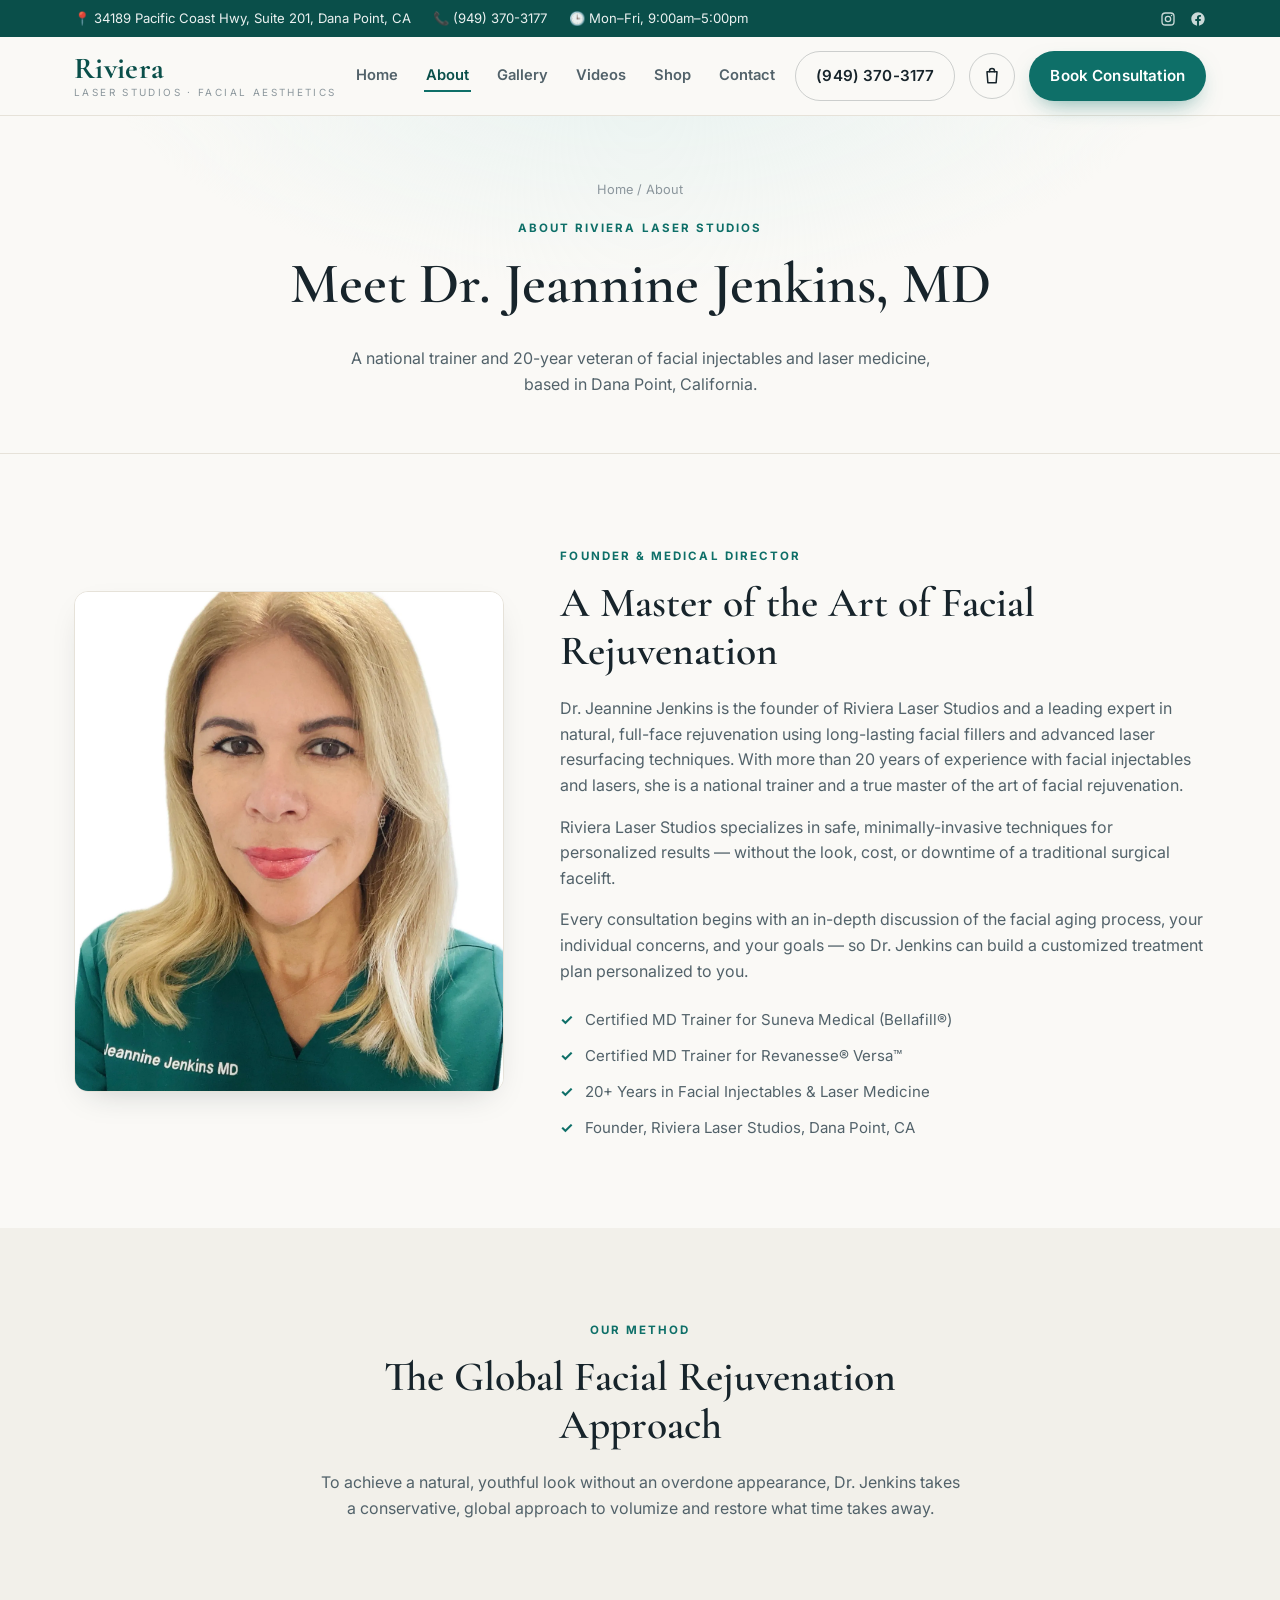
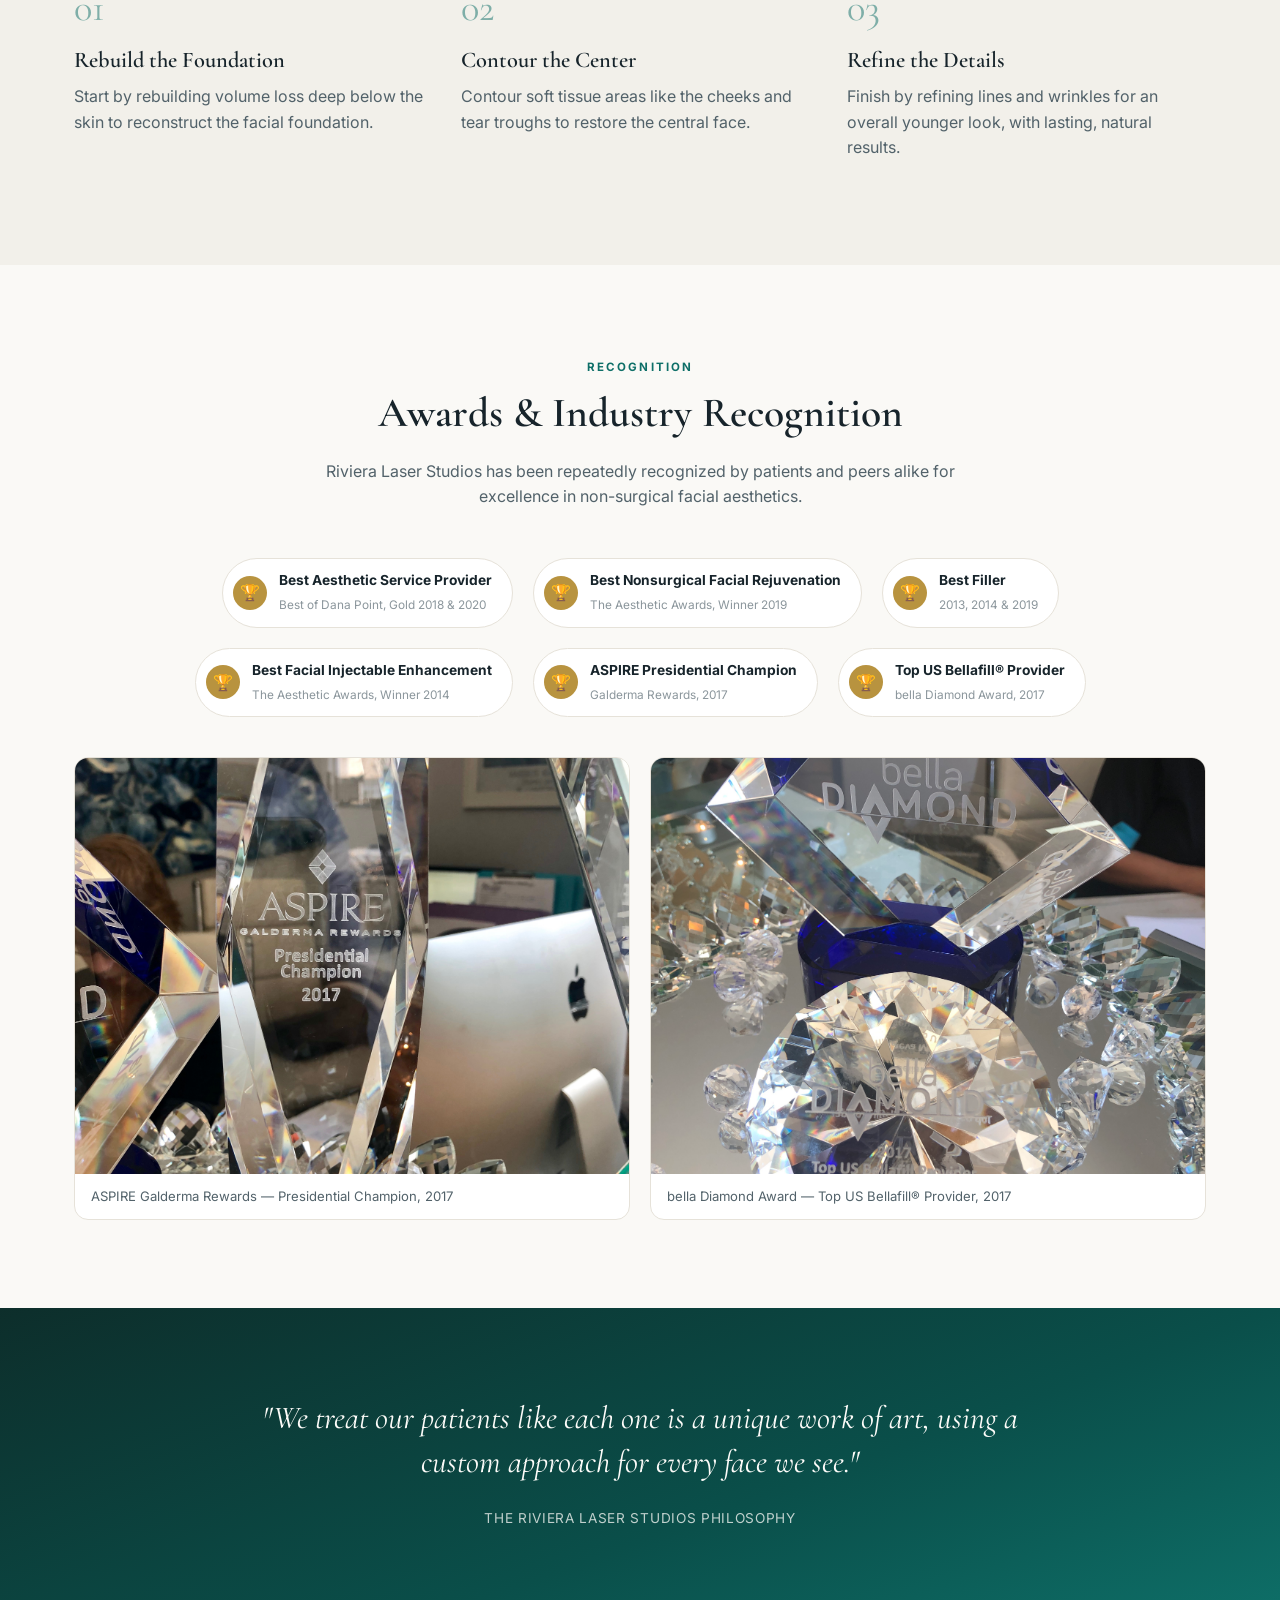
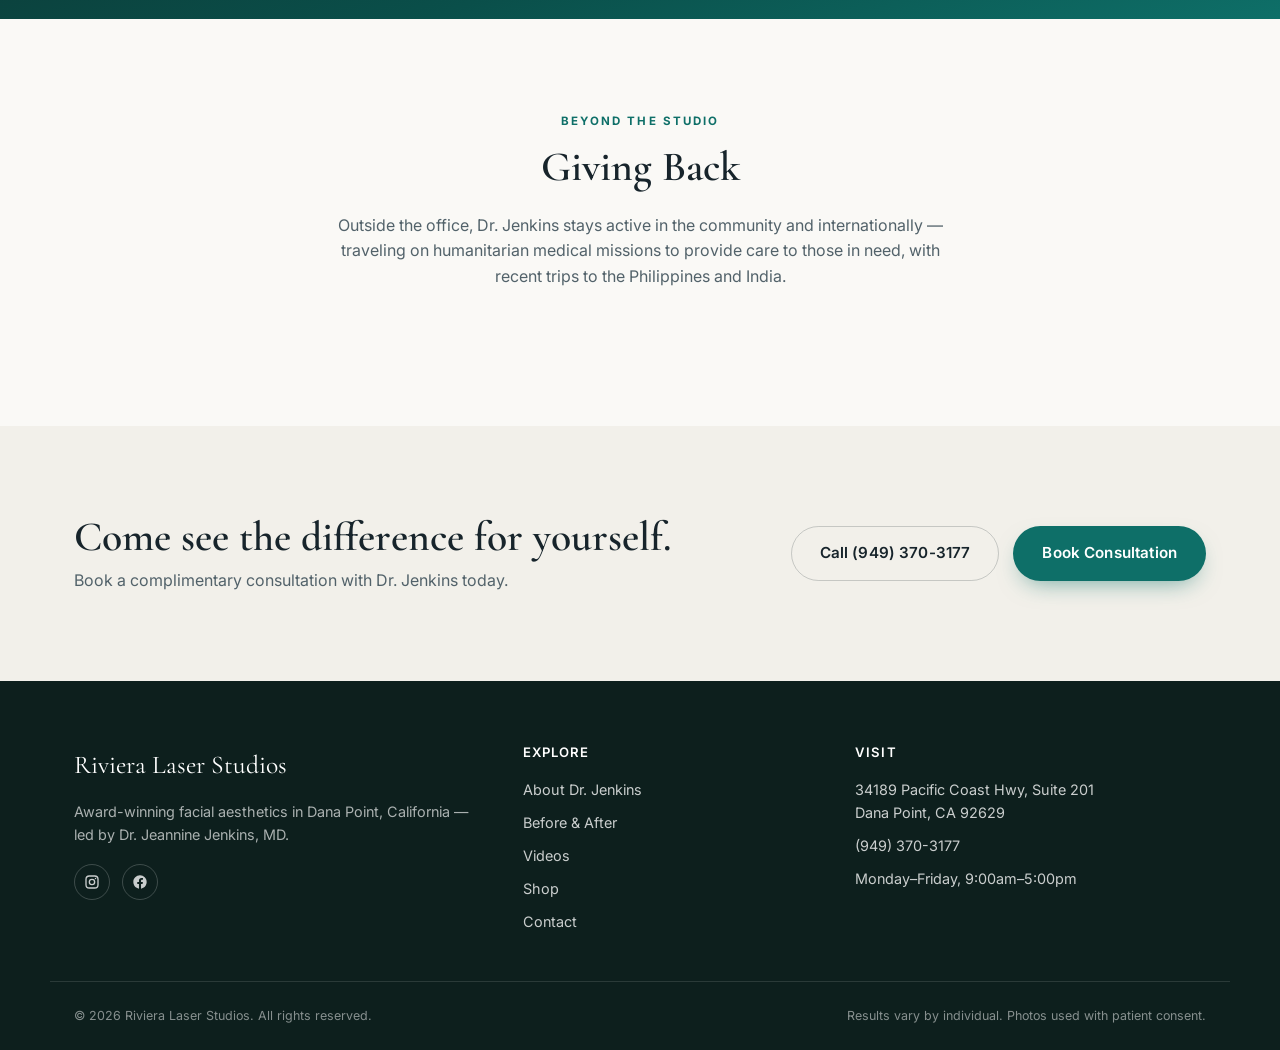
==== commit 8899470d: "Add shop bag link to site header; cart icon on shop page - Bag icon in the header of every page link" ====
--- a/about.html
+++ b/about.html
@@ -42,6 +42,7 @@
     </ul>
     <div class="nav-cta">
       <a href="tel:+19493703177" class="btn btn-outline">(949) 370-3177</a>
+      <a href="shop.html" class="cart-btn" aria-label="Shop"><svg xmlns="http://www.w3.org/2000/svg" viewBox="0 0 24 24" width="20" height="20" fill="none" stroke="currentColor" stroke-width="1.8" stroke-linecap="round" stroke-linejoin="round"><path d="M6 7h12l-1 13H7L6 7z"/><path d="M9 7V6a3 3 0 0 1 6 0v1"/></svg></a>
       <a href="contact.html" class="btn btn-primary">Book Consultation</a>
       <button class="nav-toggle" aria-label="Menu"><span></span><span></span><span></span></button>
     </div>
--- a/css/styles.css
+++ b/css/styles.css
@@ -163,7 +163,9 @@
   display: flex;
   align-items: center;
   justify-content: space-between;
-  padding: 14px 0;
+  gap: 16px;
+  padding-top: 14px;
+  padding-bottom: 14px;
 }
 .brand {
   display: flex;
@@ -187,7 +189,7 @@
 .nav-links {
   display: flex;
   align-items: center;
-  gap: 32px;
+  gap: 24px;
   list-style: none;
   margin: 0;
   padding: 0;
@@ -205,6 +207,7 @@
   border-color: var(--teal);
 }
 .nav-cta { display: flex; align-items: center; gap: 14px; }
+.nav-cta .btn { padding: 12px 20px; }
 .nav-toggle {
   display: none;
   background: none;
@@ -221,7 +224,11 @@
   transition: 0.2s;
 }
 
-@media (max-width: 900px) {
+@media (max-width: 1200px) {
+  /* Phone number is still in the topbar */
+  .nav-cta .btn-outline { display: none; }
+}
+@media (max-width: 1024px) {
   .nav-links {
     position: absolute;
     top: 100%;
@@ -239,12 +246,14 @@
   .nav-links.open { display: flex; }
   .nav-links li { width: 100%; }
   .nav-links a { display: block; padding: 12px 0; border-bottom: 1px solid var(--border); }
-  .nav-cta .btn-outline { display: none; }
   .nav-toggle { display: block; }
 }
-@media (max-width: 560px) {
+@media (max-width: 640px) {
   /* Not enough room next to the logo; Contact stays in the menu */
   .nav-cta .btn-primary { display: none; }
+}
+@media (max-width: 480px) {
+  .brand .brand-sub { font-size: 0.58rem; letter-spacing: 0.1em; }
 }
 
 /* ---------- Hero ---------- */
